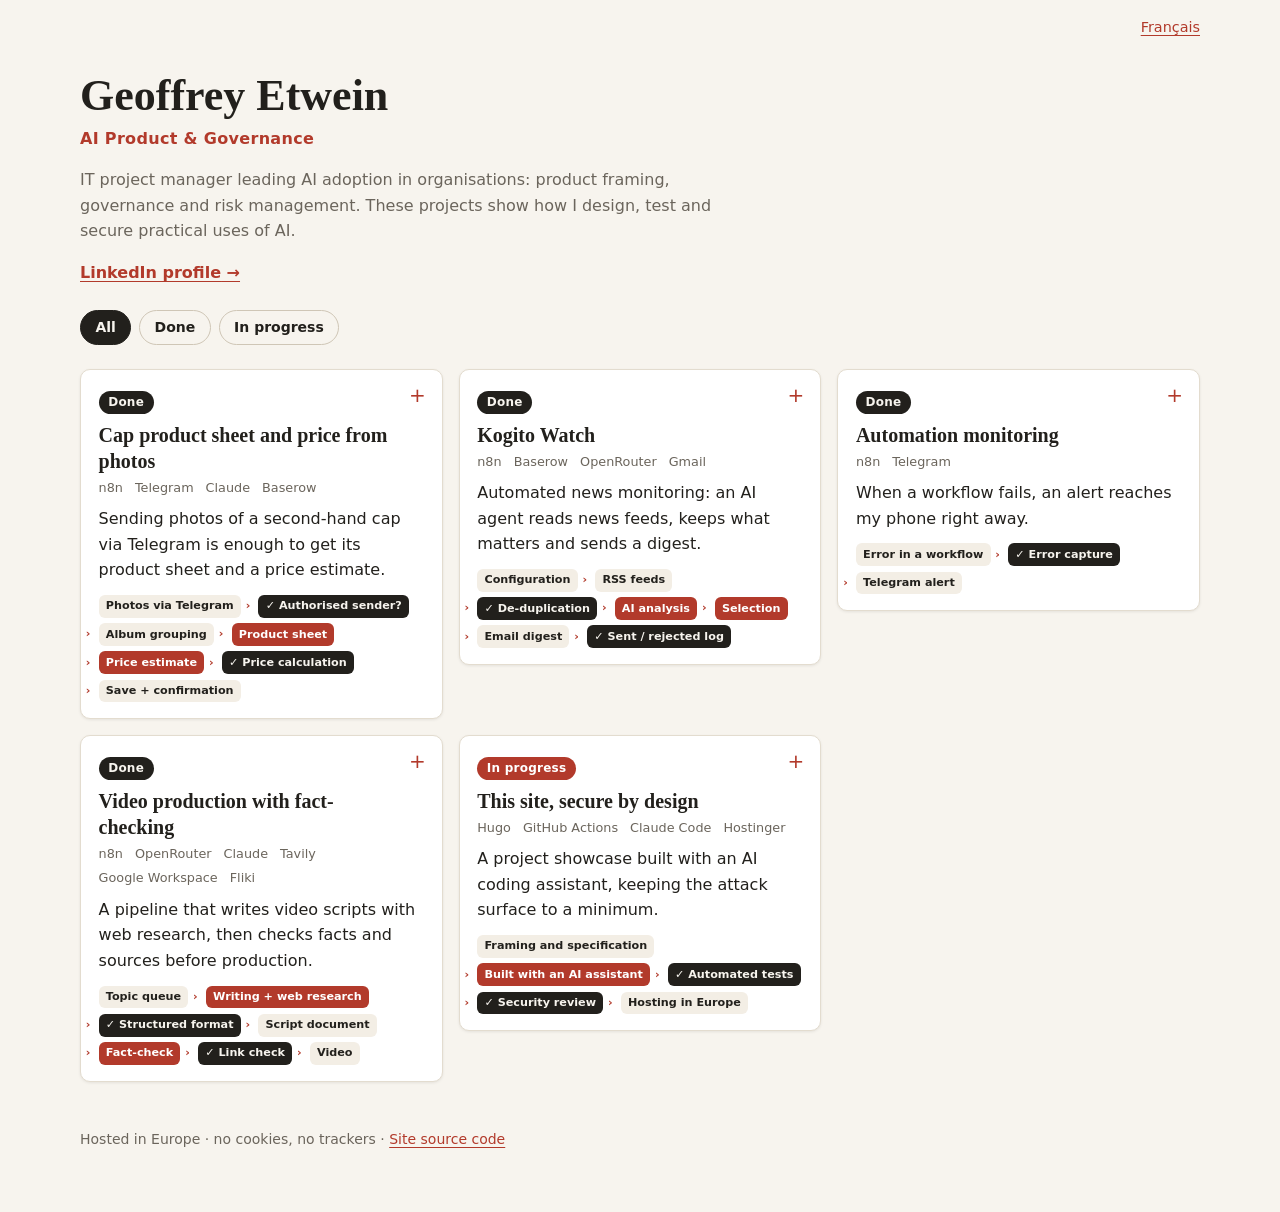
==== en/index.html @ 40e13b7a "Publication de 9a8e6d4" ====
<!doctype html>
<html lang="en">
<head>
  <meta charset="utf-8">
  <meta name="viewport" content="width=device-width, initial-scale=1">
  <title>Geoffrey Etwein · AI Product &amp; Governance</title>
  <meta name="description" content="IT project manager leading AI adoption in organisations: product framing, governance and risk management. These projects show how I design, test and secure practical uses of AI.">
  <meta name="referrer" content="strict-origin-when-cross-origin">
  <link rel="stylesheet" href="/css/site.css">
  <link rel="alternate" hreflang="fr" href="/fr/">
  <link rel="alternate" hreflang="en" href="/en/">
	<meta name="generator" content="Hugo 0.168.0">
</head>
<body>
  <nav class="langue">
    <a href="/fr/" hreflang="fr" lang="fr">Français</a>
  </nav>
  <header class="entete">
  <h1>Geoffrey Etwein</h1>
  <p class="entete__titre">AI Product &amp; Governance</p>
  <p class="entete__texte">IT project manager leading AI adoption in organisations: product framing, governance and risk management. These projects show how I design, test and secure practical uses of AI.</p>
  <a class="entete__lien" href="https://www.linkedin.com/in/geoffrey-etwein/" rel="noopener noreferrer me">LinkedIn profile</a>
</header>
<main>
  <input type="radio" name="filtre" id="f-tous" class="filtre__choix" checked>
<input type="radio" name="filtre" id="f-realise" class="filtre__choix">
<input type="radio" name="filtre" id="f-en-cours" class="filtre__choix">
<div class="filtre" role="group" aria-label="Filter by status">
  <label for="f-tous">All</label>
  <label for="f-realise">Done</label>
  <label for="f-en-cours">In progress</label>
</div>

  <section class="grille">
    <details class="tuile" data-statut="realise">
  <summary class="tuile__resume-bloc">
    <span class="badge badge--realise">Done</span>
    <h2 class="tuile__titre">Cap product sheet and price from photos</h2>
    <ul class="outils"><li>n8n</li><li>Telegram</li><li>Claude</li><li>Baserow</li></ul>
    <p class="tuile__resume">Sending photos of a second-hand cap via Telegram is enough to get its product sheet and a price estimate.</p>
    <ol class="schema schema--compact" aria-hidden="true">
  <li class="etape etape--normal">Photos via Telegram</li>
  <li class="etape etape--controle">✓ Authorised sender?</li>
  <li class="etape etape--normal">Album grouping</li>
  <li class="etape etape--ia">Product sheet</li>
  <li class="etape etape--ia">Price estimate</li>
  <li class="etape etape--controle">✓ Price calculation</li>
  <li class="etape etape--normal">Save &#43; confirmation</li>
</ol>

  </summary>
  <div class="tuile__corps">
    <ol class="schema" aria-label="Project steps">
  <li class="etape etape--normal">Photos via Telegram</li>
  <li class="etape etape--controle">✓ Authorised sender?</li>
  <li class="etape etape--normal">Album grouping</li>
  <li class="etape etape--ia">Product sheet</li>
  <li class="etape etape--ia">Price estimate</li>
  <li class="etape etape--controle">✓ Price calculation</li>
  <li class="etape etape--normal">Save &#43; confirmation</li>
</ol>

    <section class="bloc bloc--probleme">
      <h3>Problem</h3>
      <p>For a second-hand seller, writing every product sheet and setting a price is slow and repetitive.</p>
    </section>
    <section class="bloc bloc--solution">
      <h3>Solution</h3>
      <p>The seller sends photos of an item via Telegram. The workflow waits until the whole album has arrived, then an AI model writes the product sheet and suggests an estimate. Final prices are computed by fixed rules, the sheet is saved to a database with an internal code, and a confirmation is sent back to the seller.</p>
    </section>
    <section class="bloc bloc--risques">
      <h3>Risks &amp; safeguards</h3>
      <ul>
<li><strong>Unauthorised access</strong> → only authorised senders can trigger the workflow.</li>
<li><strong>Unrealistic AI price</strong> → the AI estimates, but the final price is computed by deterministic rules.</li>
<li><strong>Unnoticed error</strong> → the seller receives a confirmation and stays in control of the listing.</li>
<li><strong>Leftover data</strong> → temporary album data is deleted after processing.</li>
</ul>
    </section>
    <section class="bloc bloc--resultat">
      <h3>Outcome</h3>
      <p>Creating a product sheet goes from a manual task to simply sending photos, with a human validating.</p>
    </section>
    <section class="bloc bloc--lecons">
      <h3>Lessons learned</h3>
      <p>AI is excellent at describing, less reliable at pricing: combining it with explicit rules gets the best of both.</p>
    </section>
  </div>
</details>

    <details class="tuile" data-statut="realise">
  <summary class="tuile__resume-bloc">
    <span class="badge badge--realise">Done</span>
    <h2 class="tuile__titre">Kogito Watch</h2>
    <ul class="outils"><li>n8n</li><li>Baserow</li><li>OpenRouter</li><li>Gmail</li></ul>
    <p class="tuile__resume">Automated news monitoring: an AI agent reads news feeds, keeps what matters and sends a digest.</p>
    <ol class="schema schema--compact" aria-hidden="true">
  <li class="etape etape--normal">Configuration</li>
  <li class="etape etape--normal">RSS feeds</li>
  <li class="etape etape--controle">✓ De-duplication</li>
  <li class="etape etape--ia">AI analysis</li>
  <li class="etape etape--ia">Selection</li>
  <li class="etape etape--normal">Email digest</li>
  <li class="etape etape--controle">✓ Sent / rejected log</li>
</ol>

  </summary>
  <div class="tuile__corps">
    <ol class="schema" aria-label="Project steps">
  <li class="etape etape--normal">Configuration</li>
  <li class="etape etape--normal">RSS feeds</li>
  <li class="etape etape--controle">✓ De-duplication</li>
  <li class="etape etape--ia">AI analysis</li>
  <li class="etape etape--ia">Selection</li>
  <li class="etape etape--normal">Email digest</li>
  <li class="etape etape--controle">✓ Sent / rejected log</li>
</ol>

    <section class="bloc bloc--probleme">
      <h3>Problem</h3>
      <p>Following news from many sources takes time, and most articles are not relevant.</p>
    </section>
    <section class="bloc bloc--solution">
      <h3>Solution</h3>
      <p>A scheduled workflow reads the sources listed in a Baserow database, drops articles already processed, then asks a language model to analyse each article and decide whether it is worth reading. Selected articles are grouped into a digest emailed to the configured recipients.</p>
    </section>
    <section class="bloc bloc--risques">
      <h3>Risks &amp; safeguards</h3>
      <ul>
<li><strong>AI misjudging relevance</strong> → every rejected article is logged with the decision, so the AI&rsquo;s choices can be reviewed afterwards.</li>
<li><strong>Duplicates</strong> → articles already sent are stored and filtered out before analysis.</li>
<li><strong>Ambiguous silence</strong> → an empty digest is sent when nothing is selected, so you know the run happened.</li>
<li><strong>Risky changes</strong> → sources, recipients and sending day are set in the database, without editing the workflow.</li>
</ul>
    </section>
    <section class="bloc bloc--resultat">
      <h3>Outcome</h3>
      <p>Daily monitoring that runs on its own, with a record of every AI decision.</p>
    </section>
    <section class="bloc bloc--lecons">
      <h3>Lessons learned</h3>
      <p>It took seven versions: an AI agent is tuned through short iterations on real data. Logging rejections is what makes the tool trustworthy.</p>
    </section>
  </div>
</details>

    <details class="tuile" data-statut="realise">
  <summary class="tuile__resume-bloc">
    <span class="badge badge--realise">Done</span>
    <h2 class="tuile__titre">Automation monitoring</h2>
    <ul class="outils"><li>n8n</li><li>Telegram</li></ul>
    <p class="tuile__resume">When a workflow fails, an alert reaches my phone right away.</p>
    <ol class="schema schema--compact" aria-hidden="true">
  <li class="etape etape--normal">Error in a workflow</li>
  <li class="etape etape--controle">✓ Error capture</li>
  <li class="etape etape--normal">Telegram alert</li>
</ol>

  </summary>
  <div class="tuile__corps">
    <ol class="schema" aria-label="Project steps">
  <li class="etape etape--normal">Error in a workflow</li>
  <li class="etape etape--controle">✓ Error capture</li>
  <li class="etape etape--normal">Telegram alert</li>
</ol>

    <section class="bloc bloc--probleme">
      <h3>Problem</h3>
      <p>An automation that fails silently is worse than no automation: you believe the work is done.</p>
    </section>
    <section class="bloc bloc--solution">
      <h3>Solution</h3>
      <p>A dedicated error workflow is triggered by n8n as soon as a workflow linked to it fails. It immediately sends a Telegram alert with the workflow name and the error.</p>
    </section>
    <section class="bloc bloc--risques">
      <h3>Risks &amp; safeguards</h3>
      <ul>
<li><strong>Silent failure</strong> → every error in a monitored workflow produces an immediate alert.</li>
<li><strong>Blind spot</strong> → this alert does not cover an outage of n8n itself: external monitoring is still to be added.</li>
<li><strong>Slow diagnosis</strong> → the alert says which workflow failed and why.</li>
</ul>
    </section>
    <section class="bloc bloc--resultat">
      <h3>Outcome</h3>
      <p>Incidents are reported as they happen instead of being discovered by chance.</p>
    </section>
    <section class="bloc bloc--lecons">
      <h3>Lessons learned</h3>
      <p>Monitoring is not an end-of-project add-on: it is the first thing to set up before automating anything important.</p>
    </section>
  </div>
</details>

    <details class="tuile" data-statut="realise">
  <summary class="tuile__resume-bloc">
    <span class="badge badge--realise">Done</span>
    <h2 class="tuile__titre">Video production with fact-checking</h2>
    <ul class="outils"><li>n8n</li><li>OpenRouter</li><li>Claude</li><li>Tavily</li><li>Google Workspace</li><li>Fliki</li></ul>
    <p class="tuile__resume">A pipeline that writes video scripts with web research, then checks facts and sources before production.</p>
    <ol class="schema schema--compact" aria-hidden="true">
  <li class="etape etape--normal">Topic queue</li>
  <li class="etape etape--ia">Writing &#43; web research</li>
  <li class="etape etape--controle">✓ Structured format</li>
  <li class="etape etape--normal">Script document</li>
  <li class="etape etape--ia">Fact-check</li>
  <li class="etape etape--controle">✓ Link check</li>
  <li class="etape etape--normal">Video</li>
</ol>

  </summary>
  <div class="tuile__corps">
    <ol class="schema" aria-label="Project steps">
  <li class="etape etape--normal">Topic queue</li>
  <li class="etape etape--ia">Writing &#43; web research</li>
  <li class="etape etape--controle">✓ Structured format</li>
  <li class="etape etape--normal">Script document</li>
  <li class="etape etape--ia">Fact-check</li>
  <li class="etape etape--controle">✓ Link check</li>
  <li class="etape etape--normal">Video</li>
</ol>

    <section class="bloc bloc--probleme">
      <h3>Problem</h3>
      <p>Producing videos regularly for several channels takes a lot of writing, and AI-generated text can contain factual errors.</p>
    </section>
    <section class="bloc bloc--solution">
      <h3>Solution</h3>
      <p>Topics go into a queue (spreadsheet). An AI agent writes the full script using web research, in an enforced format, and saves it to a document. A second workflow reviews each script: an agent checks the claims and lists its sources, and every link is tested before the script is marked as verified.</p>
    </section>
    <section class="bloc bloc--risques">
      <h3>Risks &amp; safeguards</h3>
      <ul>
<li><strong>Hallucinations</strong> → fact-checking is separate from writing, with sources cited for every fact.</li>
<li><strong>Invented or dead sources</strong> → every cited link is tested automatically and its status recorded.</li>
<li><strong>Unusable output</strong> → the AI&rsquo;s answer must follow a structured format; on failure, an alert is sent.</li>
<li><strong>Lost tracking</strong> → every topic carries a status (to do, in progress, done, verified).</li>
</ul>
    </section>
    <section class="bloc bloc--resultat">
      <h3>Outcome</h3>
      <p>A production pipeline where each script is written, tracked and verified before it becomes a video.</p>
    </section>
    <section class="bloc bloc--lecons">
      <h3>Lessons learned</h3>
      <p>The first version had 26 nodes and was fragile; the simplified 17-node version is easier to maintain. Splitting &ldquo;write&rdquo; and &ldquo;verify&rdquo; into two separate agents is a principle I would reuse everywhere.</p>
    </section>
  </div>
</details>

    <details class="tuile" data-statut="en-cours">
  <summary class="tuile__resume-bloc">
    <span class="badge badge--en-cours">In progress</span>
    <h2 class="tuile__titre">This site, secure by design</h2>
    <ul class="outils"><li>Hugo</li><li>GitHub Actions</li><li>Claude Code</li><li>Hostinger</li></ul>
    <p class="tuile__resume">A project showcase built with an AI coding assistant, keeping the attack surface to a minimum.</p>
    <ol class="schema schema--compact" aria-hidden="true">
  <li class="etape etape--normal">Framing and specification</li>
  <li class="etape etape--ia">Built with an AI assistant</li>
  <li class="etape etape--controle">✓ Automated tests</li>
  <li class="etape etape--controle">✓ Security review</li>
  <li class="etape etape--normal">Hosting in Europe</li>
</ol>

  </summary>
  <div class="tuile__corps">
    <ol class="schema" aria-label="Project steps">
  <li class="etape etape--normal">Framing and specification</li>
  <li class="etape etape--ia">Built with an AI assistant</li>
  <li class="etape etape--controle">✓ Automated tests</li>
  <li class="etape etape--controle">✓ Security review</li>
  <li class="etape etape--normal">Hosting in Europe</li>
</ol>

    <section class="bloc bloc--probleme">
      <h3>Problem</h3>
      <p>Showing my projects to recruiters without the showcase itself becoming a risk, at a time when AI-related and software supply-chain breaches are multiplying.</p>
    </section>
    <section class="bloc bloc--solution">
      <h3>Solution</h3>
      <p>A bilingual static site generated by Hugo: each project is a plain text file, checked automatically before publishing. The site is designed and built with an AI coding assistant, framed by a specification, tests and a security review.</p>
    </section>
    <section class="bloc bloc--risques">
      <h3>Risks &amp; safeguards</h3>
      <ul>
<li><strong>Software supply chain</strong> → a single build tool with no npm dependencies; pinned versions verified by checksum.</li>
<li><strong>Code injection (XSS)</strong> → no JavaScript, and a security policy (CSP) that forbids any script.</li>
<li><strong>Data exposure</strong> → no forms, cookies or trackers; no internal data published, backed by an automated check.</li>
<li><strong>AI-written code</strong> → every step is tested before it is accepted, then the whole is reviewed.</li>
</ul>
    </section>
    <section class="bloc bloc--resultat">
      <h3>Outcome</h3>
      <p>Site finished and tested locally; European hosting coming next.</p>
    </section>
  </div>
</details>

  </section>
</main>
<footer class="pied">
  <p>Hosted in Europe · no cookies, no trackers · <a href="https://github.com/Djoff/portfolio-ia" rel="noopener noreferrer">Site source code</a></p>
</footer>

</body>
</html>
---- css/site.css ----
/* Portfolio IA — style « éditorial suisse ».
   Aucune police téléchargée, aucune ressource externe (voir la CSP dans .htaccess). */

:root {
  --fond: #f7f4ee;
  --texte: #22201c;
  --texte-doux: #6b655c;
  --accent: #b23a2b;
  --sur-accent: #ffffff;
  --tuile: #ffffff;
  --etape: #f3eee5;
  --controle: #22201c;
  --sur-controle: #f7f4ee;
  --bordure: #e3dccf;
  --pointilles: #cfc6b6;
  --encadre: #faf6f0;
  --ombre: 0 1px 3px rgba(0, 0, 0, 0.08);

  --serif: Georgia, "Times New Roman", serif;
  --sans: system-ui, -apple-system, "Segoe UI", Roboto, sans-serif;

  color-scheme: light dark;
}

@media (prefers-color-scheme: dark) {
  :root {
    --fond: #1c1a17;
    --texte: #ece6db;
    --texte-doux: #b3ab9e;
    --accent: #e07a62;
    --sur-accent: #1c1a17;
    --tuile: #24211d;
    --etape: #2f2b25;
    --controle: #ece6db;
    --sur-controle: #1c1a17;
    --bordure: #3a352e;
    --pointilles: #4a443b;
    --encadre: #2a2621;
    --ombre: none;
  }
}

*,
*::before,
*::after {
  box-sizing: border-box;
}

body {
  margin: 0;
  background: var(--fond);
  color: var(--texte);
  font-family: var(--sans);
  font-size: 1rem;
  line-height: 1.6;
  -webkit-text-size-adjust: 100%;
}

a {
  color: var(--accent);
  text-underline-offset: 0.2em;
}

:focus-visible {
  outline: 3px solid var(--accent);
  outline-offset: 3px;
  border-radius: 4px;
}

/* ---------- Mise en page ---------- */

.langue,
.entete,
main,
.pied {
  max-width: 72rem;
  margin-inline: auto;
  padding-inline: 1rem;
}

.langue {
  display: flex;
  justify-content: flex-end;
  padding-top: 1rem;
  font-size: 0.9rem;
}

.entete {
  padding-block: 2rem 1.5rem;
}

.entete h1 {
  font-family: var(--serif);
  font-weight: 600;
  font-size: clamp(2rem, 6vw, 2.75rem);
  line-height: 1.15;
  margin: 0;
}

.entete__titre {
  margin: 0.25rem 0 0;
  color: var(--accent);
  font-weight: 600;
  letter-spacing: 0.02em;
}

.entete__texte {
  max-width: 40rem;
  margin: 1rem 0;
  color: var(--texte-doux);
}

.entete__lien {
  font-weight: 600;
}

.entete__lien::after {
  content: " →";
}

.pied {
  padding-block: 2rem 3rem;
  color: var(--texte-doux);
  font-size: 0.875rem;
}

/* ---------- Filtre (CSS pur) ---------- */

.filtre__choix {
  position: absolute;
  width: 1px;
  height: 1px;
  overflow: hidden;
  clip-path: inset(50%);
  white-space: nowrap;
}

.filtre {
  display: flex;
  flex-wrap: wrap;
  gap: 0.5rem;
  margin-bottom: 1.5rem;
}

.filtre label {
  cursor: pointer;
  padding: 0.35rem 0.9rem;
  border: 1px solid var(--pointilles);
  border-radius: 999px;
  font-size: 0.875rem;
  font-weight: 600;
}

#f-tous:checked ~ .filtre label[for="f-tous"],
#f-realise:checked ~ .filtre label[for="f-realise"],
#f-en-cours:checked ~ .filtre label[for="f-en-cours"],
#f-a-venir:checked ~ .filtre label[for="f-a-venir"] {
  background: var(--texte);
  border-color: var(--texte);
  color: var(--fond);
}

#f-tous:focus-visible ~ .filtre label[for="f-tous"],
#f-realise:focus-visible ~ .filtre label[for="f-realise"],
#f-en-cours:focus-visible ~ .filtre label[for="f-en-cours"],
#f-a-venir:focus-visible ~ .filtre label[for="f-a-venir"] {
  outline: 3px solid var(--accent);
  outline-offset: 3px;
}

#f-realise:checked ~ .grille .tuile:not([data-statut="realise"]),
#f-en-cours:checked ~ .grille .tuile:not([data-statut="en-cours"]),
#f-a-venir:checked ~ .grille .tuile:not([data-statut="a-venir"]) {
  display: none;
}

/* ---------- Grille et tuiles ---------- */

.grille {
  display: grid;
  grid-template-columns: repeat(auto-fill, minmax(min(18rem, 100%), 1fr));
  gap: 1rem;
  align-items: start;
}

.tuile {
  background: var(--tuile);
  border: 1px solid var(--bordure);
  border-radius: 10px;
  box-shadow: var(--ombre);
  min-width: 0;
}

.tuile[open] {
  grid-column: 1 / -1;
}

.tuile[data-statut="a-venir"] {
  background: transparent;
  border-style: dashed;
  border-color: var(--pointilles);
  box-shadow: none;
}

.tuile summary {
  display: block;
  list-style: none;
  cursor: pointer;
  padding: 1.1rem 1.1rem 1rem;
  position: relative;
}

.tuile summary::-webkit-details-marker {
  display: none;
}

.tuile summary::after {
  content: "+";
  position: absolute;
  top: 0.9rem;
  right: 1rem;
  font-size: 1.25rem;
  line-height: 1;
  color: var(--accent);
}

.tuile[open] summary::after {
  content: "−";
}

.tuile[open] .schema--compact {
  display: none;
}

.tuile__titre {
  font-family: var(--serif);
  font-weight: 600;
  font-size: 1.25rem;
  line-height: 1.3;
  margin: 0.5rem 2rem 0.25rem 0;
  overflow-wrap: anywhere;
}

.tuile__resume {
  margin: 0.5rem 0 0;
}

.badge {
  display: inline-block;
  padding: 0.1rem 0.6rem;
  border-radius: 999px;
  font-size: 0.75rem;
  font-weight: 700;
  letter-spacing: 0.02em;
}

.badge--realise {
  background: var(--texte);
  color: var(--fond);
}

.badge--en-cours {
  background: var(--accent);
  color: var(--sur-accent);
}

.badge--a-venir {
  border: 1px solid var(--pointilles);
  color: var(--texte-doux);
}

.outils {
  display: flex;
  flex-wrap: wrap;
  gap: 0.25rem 0.75rem;
  list-style: none;
  margin: 0;
  padding: 0;
  font-size: 0.8rem;
  color: var(--texte-doux);
}

.tuile__corps {
  padding: 0 1.1rem 1.25rem;
  max-width: 48rem;
}

/* ---------- Schéma des étapes ---------- */

.schema {
  display: flex;
  flex-wrap: wrap;
  gap: 0.5rem 1.4rem;
  list-style: none;
  margin: 1rem 0;
  padding: 0;
}

.etape {
  position: relative;
  padding: 0.35rem 0.7rem;
  border-radius: 6px;
  background: var(--etape);
  font-size: 0.85rem;
  font-weight: 600;
  overflow-wrap: anywhere;
}

.etape + .etape::before {
  content: "›";
  position: absolute;
  left: -1rem;
  top: 50%;
  transform: translateY(-50%);
  color: var(--accent);
  font-weight: 700;
}

.etape--ia {
  background: var(--accent);
  color: var(--sur-accent);
}

.etape--controle {
  background: var(--controle);
  color: var(--sur-controle);
}

.schema--compact {
  gap: 0.35rem 1.1rem;
  margin: 0.75rem 0 0;
}

.schema--compact .etape {
  padding: 0.15rem 0.45rem;
  font-size: 0.7rem;
}

.schema--compact .etape + .etape::before {
  left: -0.8rem;
}

/* ---------- Sections du détail ---------- */

.bloc {
  margin-top: 1rem;
}

.bloc h3 {
  margin: 0 0 0.25rem;
  font-size: 0.75rem;
  letter-spacing: 0.08em;
  text-transform: uppercase;
  color: var(--accent);
}

.bloc p {
  margin: 0 0 0.5rem;
}

.bloc--risques {
  border-left: 3px solid var(--accent);
  background: var(--encadre);
  padding: 0.6rem 0.9rem;
  border-radius: 0 6px 6px 0;
}

@media (prefers-reduced-motion: reduce) {
  *,
  *::before,
  *::after {
    transition: none !important;
    animation: none !important;
    scroll-behavior: auto !important;
  }
}
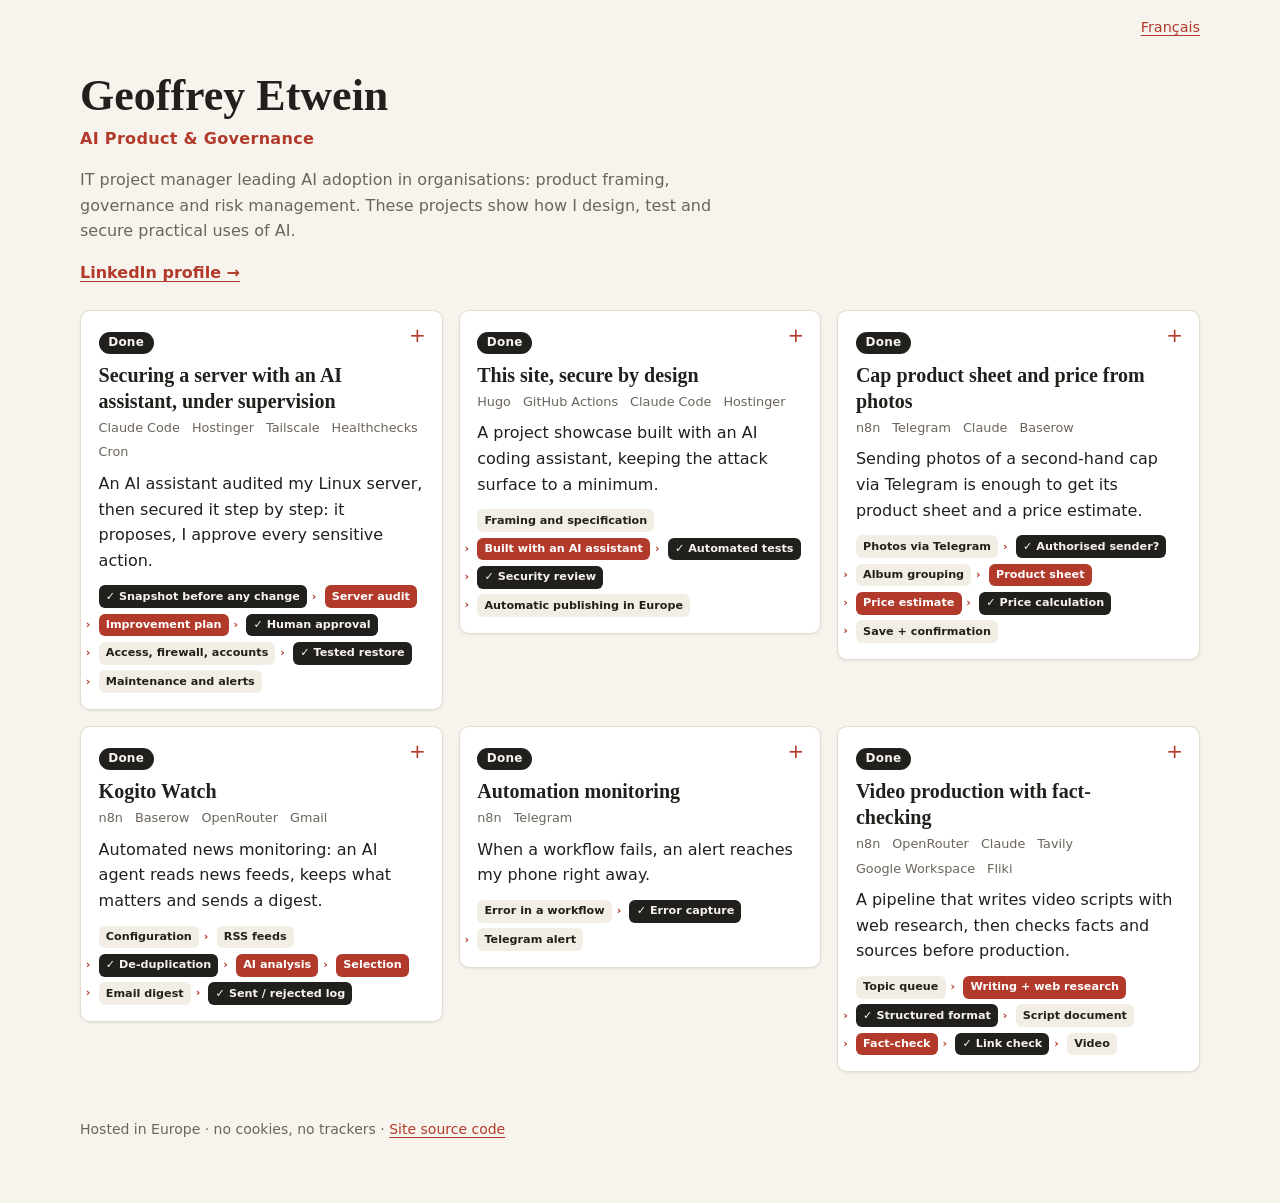
==== commit 087fa9e2: "Publication de 01f15c4" ====
--- a/en/index.html
+++ b/en/index.html
@@ -22,16 +22,120 @@
   <a class="entete__lien" href="https://www.linkedin.com/in/geoffrey-etwein/" rel="noopener noreferrer me">LinkedIn profile</a>
 </header>
 <main>
-  <input type="radio" name="filtre" id="f-tous" class="filtre__choix" checked>
-<input type="radio" name="filtre" id="f-realise" class="filtre__choix">
-<input type="radio" name="filtre" id="f-en-cours" class="filtre__choix">
-<div class="filtre" role="group" aria-label="Filter by status">
-  <label for="f-tous">All</label>
-  <label for="f-realise">Done</label>
-  <label for="f-en-cours">In progress</label>
-</div>
-
   <section class="grille">
+    <details class="tuile" data-statut="realise">
+  <summary class="tuile__resume-bloc">
+    <span class="badge badge--realise">Done</span>
+    <h2 class="tuile__titre">Securing a server with an AI assistant, under supervision</h2>
+    <ul class="outils"><li>Claude Code</li><li>Hostinger</li><li>Tailscale</li><li>Healthchecks</li><li>Cron</li></ul>
+    <p class="tuile__resume">An AI assistant audited my Linux server, then secured it step by step: it proposes, I approve every sensitive action.</p>
+    <ol class="schema schema--compact" aria-hidden="true">
+  <li class="etape etape--controle">✓ Snapshot before any change</li>
+  <li class="etape etape--ia">Server audit</li>
+  <li class="etape etape--ia">Improvement plan</li>
+  <li class="etape etape--controle">✓ Human approval</li>
+  <li class="etape etape--normal">Access, firewall, accounts</li>
+  <li class="etape etape--controle">✓ Tested restore</li>
+  <li class="etape etape--normal">Maintenance and alerts</li>
+</ol>
+
+  </summary>
+  <div class="tuile__corps">
+    <ol class="schema" aria-label="Project steps">
+  <li class="etape etape--controle">✓ Snapshot before any change</li>
+  <li class="etape etape--ia">Server audit</li>
+  <li class="etape etape--ia">Improvement plan</li>
+  <li class="etape etape--controle">✓ Human approval</li>
+  <li class="etape etape--normal">Access, firewall, accounts</li>
+  <li class="etape etape--controle">✓ Tested restore</li>
+  <li class="etape etape--normal">Maintenance and alerts</li>
+</ol>
+
+    <section class="bloc bloc--probleme">
+      <h3>Problem</h3>
+      <p>My server hosts my automations (n8n, Baserow), but I have little experience with Linux administration and security best practices. The audit confirmed it: admin access open to the whole Internet, password logins accepted, an inactive firewall, two administrator accounts and 62 pending updates.</p>
+    </section>
+    <section class="bloc bloc--solution">
+      <h3>Solution</h3>
+      <p>An AI coding assistant took over the server under my supervision. It first ran a read-only audit, then proposed an improvement plan, applied step by step after my approval:</p>
+<ul>
+<li>admin access only through a private network, with a key and no password; repeated attempts are blocked automatically;</li>
+<li>an active firewall: only web traffic and the private network get through;</li>
+<li>a single administrator account, with the original account disabled;</li>
+<li>off-site backups checked every week, and a restore actually tested;</li>
+<li>updates installed automatically every 15 days, with an alert if a task fails or does not run.</li>
+</ul>
+    </section>
+    <section class="bloc bloc--risques">
+      <h3>Risks &amp; safeguards</h3>
+      <ul>
+<li><strong>Destructive AI action</strong> → the AI proposes and I approve every critical step; a full server snapshot is taken before any change.</li>
+<li><strong>Losing access to the server</strong> → every new access path is tested before the old one is closed; emergency access remains possible through the host&rsquo;s console.</li>
+<li><strong>Secret leakage</strong> → no password or key is ever given to the AI: I type them myself in the terminal.</li>
+<li><strong>Service outage</strong> → scripts stop at the slightest doubt, without changing anything; n8n and Baserow are checked after every step.</li>
+<li><strong>False sense of security</strong> → a backup only counts as reliable after a real restore; an alert fires if an automated task fails or goes silent.</li>
+</ul>
+    </section>
+    <section class="bloc bloc--resultat">
+      <h3>Outcome</h3>
+      <p>In a single session, the server went from exposed to hardened, with no noticeable service interruption. It now keeps itself up to date, and I am warned if something goes wrong.</p>
+    </section>
+    <section class="bloc bloc--lecons">
+      <h3>Lessons learned</h3>
+      <p>AI can make up for missing technical skills, as long as I keep the decision. By approving each step, I also understood what was being done, and why.</p>
+    </section>
+  </div>
+</details>
+
+    <details class="tuile" data-statut="realise">
+  <summary class="tuile__resume-bloc">
+    <span class="badge badge--realise">Done</span>
+    <h2 class="tuile__titre">This site, secure by design</h2>
+    <ul class="outils"><li>Hugo</li><li>GitHub Actions</li><li>Claude Code</li><li>Hostinger</li></ul>
+    <p class="tuile__resume">A project showcase built with an AI coding assistant, keeping the attack surface to a minimum.</p>
+    <ol class="schema schema--compact" aria-hidden="true">
+  <li class="etape etape--normal">Framing and specification</li>
+  <li class="etape etape--ia">Built with an AI assistant</li>
+  <li class="etape etape--controle">✓ Automated tests</li>
+  <li class="etape etape--controle">✓ Security review</li>
+  <li class="etape etape--normal">Automatic publishing in Europe</li>
+</ol>
+
+  </summary>
+  <div class="tuile__corps">
+    <ol class="schema" aria-label="Project steps">
+  <li class="etape etape--normal">Framing and specification</li>
+  <li class="etape etape--ia">Built with an AI assistant</li>
+  <li class="etape etape--controle">✓ Automated tests</li>
+  <li class="etape etape--controle">✓ Security review</li>
+  <li class="etape etape--normal">Automatic publishing in Europe</li>
+</ol>
+
+    <section class="bloc bloc--probleme">
+      <h3>Problem</h3>
+      <p>Showing my projects to recruiters without the showcase itself becoming a risk, at a time when AI-related and software supply-chain breaches are multiplying.</p>
+    </section>
+    <section class="bloc bloc--solution">
+      <h3>Solution</h3>
+      <p>A bilingual static site generated by Hugo: each project is a plain text file, checked automatically before publishing. The site is designed and built with an AI coding assistant, framed by a specification, tests and a security review. Publishing is automatic: every change is tested, then put online with no manual step.</p>
+    </section>
+    <section class="bloc bloc--risques">
+      <h3>Risks &amp; safeguards</h3>
+      <ul>
+<li><strong>Software supply chain</strong> → a single build tool with no npm dependencies; pinned versions verified by checksum.</li>
+<li><strong>Code injection (XSS)</strong> → no JavaScript, and a security policy (CSP) that forbids any script.</li>
+<li><strong>Data exposure</strong> → no forms, cookies or trackers; no internal data published, backed by an automated check.</li>
+<li><strong>AI-written code</strong> → every step is tested before it is accepted, then the whole is reviewed.</li>
+<li><strong>Publishing a broken version</strong> → publishing only happens when every test passes; otherwise the previous version stays online. The host reads the published site, with no write access to the code.</li>
+</ul>
+    </section>
+    <section class="bloc bloc--resultat">
+      <h3>Outcome</h3>
+      <p>Site live, rated A+ by securityheaders.com and Mozilla Observatory. Adding a project means adding a text file: it is online one or two minutes later.</p>
+    </section>
+  </div>
+</details>
+
     <details class="tuile" data-statut="realise">
   <summary class="tuile__resume-bloc">
     <span class="badge badge--realise">Done</span>
@@ -247,54 +351,6 @@
   </div>
 </details>
 
-    <details class="tuile" data-statut="en-cours">
-  <summary class="tuile__resume-bloc">
-    <span class="badge badge--en-cours">In progress</span>
-    <h2 class="tuile__titre">This site, secure by design</h2>
-    <ul class="outils"><li>Hugo</li><li>GitHub Actions</li><li>Claude Code</li><li>Hostinger</li></ul>
-    <p class="tuile__resume">A project showcase built with an AI coding assistant, keeping the attack surface to a minimum.</p>
-    <ol class="schema schema--compact" aria-hidden="true">
-  <li class="etape etape--normal">Framing and specification</li>
-  <li class="etape etape--ia">Built with an AI assistant</li>
-  <li class="etape etape--controle">✓ Automated tests</li>
-  <li class="etape etape--controle">✓ Security review</li>
-  <li class="etape etape--normal">Hosting in Europe</li>
-</ol>
-
-  </summary>
-  <div class="tuile__corps">
-    <ol class="schema" aria-label="Project steps">
-  <li class="etape etape--normal">Framing and specification</li>
-  <li class="etape etape--ia">Built with an AI assistant</li>
-  <li class="etape etape--controle">✓ Automated tests</li>
-  <li class="etape etape--controle">✓ Security review</li>
-  <li class="etape etape--normal">Hosting in Europe</li>
-</ol>
-
-    <section class="bloc bloc--probleme">
-      <h3>Problem</h3>
-      <p>Showing my projects to recruiters without the showcase itself becoming a risk, at a time when AI-related and software supply-chain breaches are multiplying.</p>
-    </section>
-    <section class="bloc bloc--solution">
-      <h3>Solution</h3>
-      <p>A bilingual static site generated by Hugo: each project is a plain text file, checked automatically before publishing. The site is designed and built with an AI coding assistant, framed by a specification, tests and a security review.</p>
-    </section>
-    <section class="bloc bloc--risques">
-      <h3>Risks &amp; safeguards</h3>
-      <ul>
-<li><strong>Software supply chain</strong> → a single build tool with no npm dependencies; pinned versions verified by checksum.</li>
-<li><strong>Code injection (XSS)</strong> → no JavaScript, and a security policy (CSP) that forbids any script.</li>
-<li><strong>Data exposure</strong> → no forms, cookies or trackers; no internal data published, backed by an automated check.</li>
-<li><strong>AI-written code</strong> → every step is tested before it is accepted, then the whole is reviewed.</li>
-</ul>
-    </section>
-    <section class="bloc bloc--resultat">
-      <h3>Outcome</h3>
-      <p>Site finished and tested locally; European hosting coming next.</p>
-    </section>
-  </div>
-</details>
-
   </section>
 </main>
 <footer class="pied">
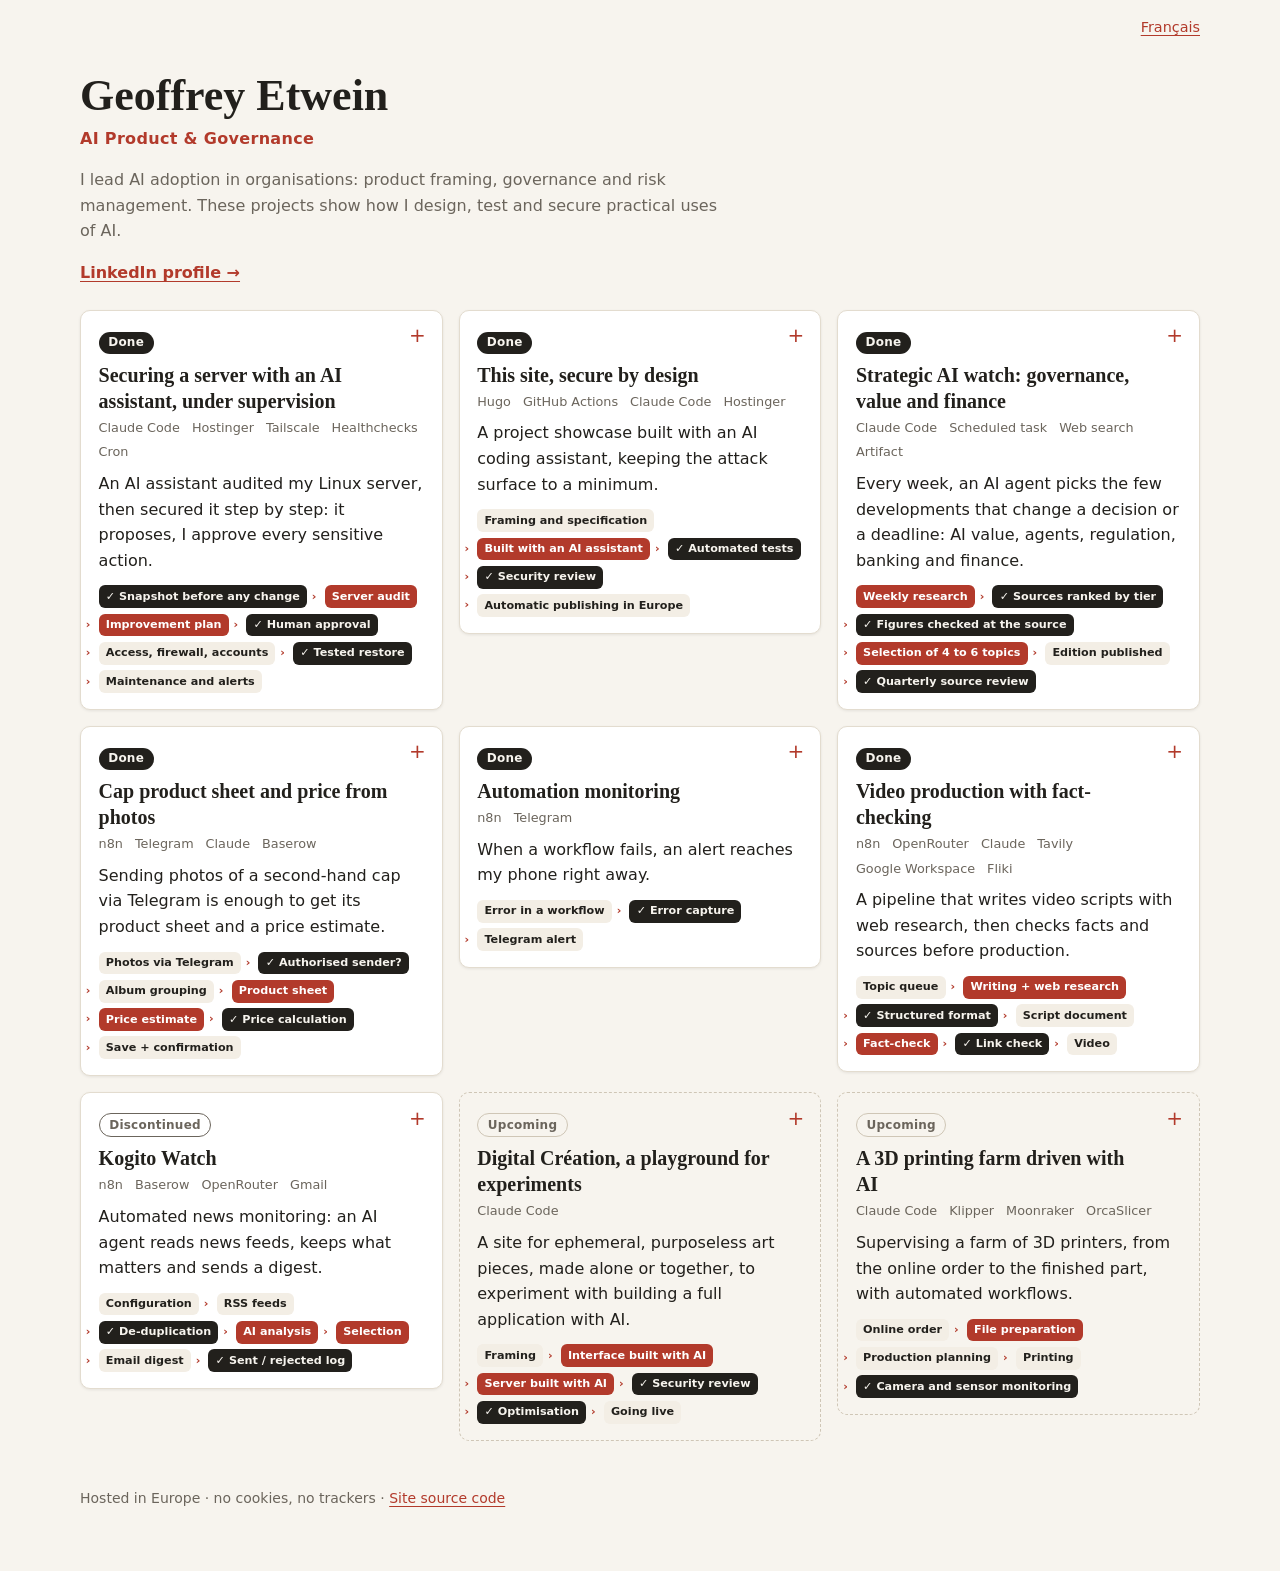
==== commit 5481eca4: "Publication de 3d59991" ====
--- a/en/index.html
+++ b/en/index.html
@@ -4,7 +4,7 @@
   <meta charset="utf-8">
   <meta name="viewport" content="width=device-width, initial-scale=1">
   <title>Geoffrey Etwein · AI Product &amp; Governance</title>
-  <meta name="description" content="IT project manager leading AI adoption in organisations: product framing, governance and risk management. These projects show how I design, test and secure practical uses of AI.">
+  <meta name="description" content="I lead AI adoption in organisations: product framing, governance and risk management. These projects show how I design, test and secure practical uses of AI.">
   <meta name="referrer" content="strict-origin-when-cross-origin">
   <link rel="stylesheet" href="/css/site.css">
   <link rel="alternate" hreflang="fr" href="/fr/">
@@ -18,7 +18,7 @@
   <header class="entete">
   <h1>Geoffrey Etwein</h1>
   <p class="entete__titre">AI Product &amp; Governance</p>
-  <p class="entete__texte">IT project manager leading AI adoption in organisations: product framing, governance and risk management. These projects show how I design, test and secure practical uses of AI.</p>
+  <p class="entete__texte">I lead AI adoption in organisations: product framing, governance and risk management. These projects show how I design, test and secure practical uses of AI.</p>
   <a class="entete__lien" href="https://www.linkedin.com/in/geoffrey-etwein/" rel="noopener noreferrer me">LinkedIn profile</a>
 </header>
 <main>
@@ -139,6 +139,57 @@
     <details class="tuile" data-statut="realise">
   <summary class="tuile__resume-bloc">
     <span class="badge badge--realise">Done</span>
+    <h2 class="tuile__titre">Strategic AI watch: governance, value and finance</h2>
+    <ul class="outils"><li>Claude Code</li><li>Scheduled task</li><li>Web search</li><li>Artifact</li></ul>
+    <p class="tuile__resume">Every week, an AI agent picks the few developments that change a decision or a deadline: AI value, agents, regulation, banking and finance.</p>
+    <ol class="schema schema--compact" aria-hidden="true">
+  <li class="etape etape--ia">Weekly research</li>
+  <li class="etape etape--controle">✓ Sources ranked by tier</li>
+  <li class="etape etape--controle">✓ Figures checked at the source</li>
+  <li class="etape etape--ia">Selection of 4 to 6 topics</li>
+  <li class="etape etape--normal">Edition published</li>
+  <li class="etape etape--controle">✓ Quarterly source review</li>
+</ol>
+
+  </summary>
+  <div class="tuile__corps">
+    <ol class="schema" aria-label="Project steps">
+  <li class="etape etape--ia">Weekly research</li>
+  <li class="etape etape--controle">✓ Sources ranked by tier</li>
+  <li class="etape etape--controle">✓ Figures checked at the source</li>
+  <li class="etape etape--ia">Selection of 4 to 6 topics</li>
+  <li class="etape etape--normal">Edition published</li>
+  <li class="etape etape--controle">✓ Quarterly source review</li>
+</ol>
+
+    <section class="bloc bloc--probleme">
+      <h3>Problem</h3>
+      <p>Specialised newsletters cover product launches and technology, not what matters for steering AI in an organisation: real value, agents, regulation (AI Act, Switzerland, financial regulators). Reliable sources are scattered, and figures often circulate with no verifiable origin.</p>
+    </section>
+    <section class="bloc bloc--solution">
+      <h3>Solution</h3>
+      <p>Every Sunday, a scheduled task starts an AI agent that searches the week&rsquo;s news on four themes, including Swiss and French-language sources. It keeps 4 to 6 topics and writes, for each one, the fact and then &ldquo;what it changes&rdquo;. It then publishes a new edition on a web page, with a calendar of regulatory deadlines and a method page that documents every source.</p>
+    </section>
+    <section class="bloc bloc--risques">
+      <h3>Risks &amp; safeguards</h3>
+      <ul>
+<li><strong>Unreliable sources</strong> → four source tiers: reference, relay, watch list and candidate. Vendor surveys about their own product, commercial reports and copied articles are excluded.</li>
+<li><strong>Wrong or distorted figures</strong> → a key figure is only quoted after reading the original document, and it is used as is, never recalculated. Otherwise it is marked &ldquo;to be checked&rdquo;.</li>
+<li><strong>Agent drift</strong> → the agent never promotes or excludes a source on its own: it proposes, and I approve every quarter.</li>
+<li><strong>Ambiguous silence</strong> → a &ldquo;Nothing to report&rdquo; edition is published when no topic meets the bar: a missing edition always signals a problem.</li>
+<li><strong>Copyright</strong> → articles are paraphrased, with no long quotes.</li>
+</ul>
+    </section>
+    <section class="bloc bloc--resultat">
+      <h3>Outcome</h3>
+      <p>A new edition every week since October 2026, with an up-to-date calendar of deadlines. The method page makes every source choice traceable, and its limits are documented: some Swiss sources and some regulators&rsquo; sites remain hard to read automatically.</p>
+    </section>
+  </div>
+</details>
+
+    <details class="tuile" data-statut="realise">
+  <summary class="tuile__resume-bloc">
+    <span class="badge badge--realise">Done</span>
     <h2 class="tuile__titre">Cap product sheet and price from photos</h2>
     <ul class="outils"><li>n8n</li><li>Telegram</li><li>Claude</li><li>Baserow</li></ul>
     <p class="tuile__resume">Sending photos of a second-hand cap via Telegram is enough to get its product sheet and a price estimate.</p>
@@ -195,6 +246,109 @@
     <details class="tuile" data-statut="realise">
   <summary class="tuile__resume-bloc">
     <span class="badge badge--realise">Done</span>
+    <h2 class="tuile__titre">Automation monitoring</h2>
+    <ul class="outils"><li>n8n</li><li>Telegram</li></ul>
+    <p class="tuile__resume">When a workflow fails, an alert reaches my phone right away.</p>
+    <ol class="schema schema--compact" aria-hidden="true">
+  <li class="etape etape--normal">Error in a workflow</li>
+  <li class="etape etape--controle">✓ Error capture</li>
+  <li class="etape etape--normal">Telegram alert</li>
+</ol>
+
+  </summary>
+  <div class="tuile__corps">
+    <ol class="schema" aria-label="Project steps">
+  <li class="etape etape--normal">Error in a workflow</li>
+  <li class="etape etape--controle">✓ Error capture</li>
+  <li class="etape etape--normal">Telegram alert</li>
+</ol>
+
+    <section class="bloc bloc--probleme">
+      <h3>Problem</h3>
+      <p>An automation that fails silently is worse than no automation: you believe the work is done.</p>
+    </section>
+    <section class="bloc bloc--solution">
+      <h3>Solution</h3>
+      <p>A dedicated error workflow is triggered by n8n as soon as a workflow linked to it fails. It immediately sends a Telegram alert with the workflow name and the error.</p>
+    </section>
+    <section class="bloc bloc--risques">
+      <h3>Risks &amp; safeguards</h3>
+      <ul>
+<li><strong>Silent failure</strong> → every error in a monitored workflow produces an immediate alert.</li>
+<li><strong>Blind spot</strong> → this alert does not cover an outage of n8n itself: external monitoring is still to be added.</li>
+<li><strong>Slow diagnosis</strong> → the alert says which workflow failed and why.</li>
+</ul>
+    </section>
+    <section class="bloc bloc--resultat">
+      <h3>Outcome</h3>
+      <p>Incidents are reported as they happen instead of being discovered by chance.</p>
+    </section>
+    <section class="bloc bloc--lecons">
+      <h3>Lessons learned</h3>
+      <p>Monitoring is not an end-of-project add-on: it is the first thing to set up before automating anything important.</p>
+    </section>
+  </div>
+</details>
+
+    <details class="tuile" data-statut="realise">
+  <summary class="tuile__resume-bloc">
+    <span class="badge badge--realise">Done</span>
+    <h2 class="tuile__titre">Video production with fact-checking</h2>
+    <ul class="outils"><li>n8n</li><li>OpenRouter</li><li>Claude</li><li>Tavily</li><li>Google Workspace</li><li>Fliki</li></ul>
+    <p class="tuile__resume">A pipeline that writes video scripts with web research, then checks facts and sources before production.</p>
+    <ol class="schema schema--compact" aria-hidden="true">
+  <li class="etape etape--normal">Topic queue</li>
+  <li class="etape etape--ia">Writing &#43; web research</li>
+  <li class="etape etape--controle">✓ Structured format</li>
+  <li class="etape etape--normal">Script document</li>
+  <li class="etape etape--ia">Fact-check</li>
+  <li class="etape etape--controle">✓ Link check</li>
+  <li class="etape etape--normal">Video</li>
+</ol>
+
+  </summary>
+  <div class="tuile__corps">
+    <ol class="schema" aria-label="Project steps">
+  <li class="etape etape--normal">Topic queue</li>
+  <li class="etape etape--ia">Writing &#43; web research</li>
+  <li class="etape etape--controle">✓ Structured format</li>
+  <li class="etape etape--normal">Script document</li>
+  <li class="etape etape--ia">Fact-check</li>
+  <li class="etape etape--controle">✓ Link check</li>
+  <li class="etape etape--normal">Video</li>
+</ol>
+
+    <section class="bloc bloc--probleme">
+      <h3>Problem</h3>
+      <p>Producing videos regularly for several channels takes a lot of writing, and AI-generated text can contain factual errors.</p>
+    </section>
+    <section class="bloc bloc--solution">
+      <h3>Solution</h3>
+      <p>Topics go into a queue (spreadsheet). An AI agent writes the full script using web research, in an enforced format, and saves it to a document. A second workflow reviews each script: an agent checks the claims and lists its sources, and every link is tested before the script is marked as verified.</p>
+    </section>
+    <section class="bloc bloc--risques">
+      <h3>Risks &amp; safeguards</h3>
+      <ul>
+<li><strong>Hallucinations</strong> → fact-checking is separate from writing, with sources cited for every fact.</li>
+<li><strong>Invented or dead sources</strong> → every cited link is tested automatically and its status recorded.</li>
+<li><strong>Unusable output</strong> → the AI&rsquo;s answer must follow a structured format; on failure, an alert is sent.</li>
+<li><strong>Lost tracking</strong> → every topic carries a status (to do, in progress, done, verified).</li>
+</ul>
+    </section>
+    <section class="bloc bloc--resultat">
+      <h3>Outcome</h3>
+      <p>A production pipeline where each script is written, tracked and verified before it becomes a video.</p>
+    </section>
+    <section class="bloc bloc--lecons">
+      <h3>Lessons learned</h3>
+      <p>The first version had 26 nodes and was fragile; the simplified 17-node version is easier to maintain. Splitting &ldquo;write&rdquo; and &ldquo;verify&rdquo; into two separate agents is a principle I would reuse everywhere.</p>
+    </section>
+  </div>
+</details>
+
+    <details class="tuile" data-statut="arrete">
+  <summary class="tuile__resume-bloc">
+    <span class="badge badge--arrete">Discontinued</span>
     <h2 class="tuile__titre">Kogito Watch</h2>
     <ul class="outils"><li>n8n</li><li>Baserow</li><li>OpenRouter</li><li>Gmail</li></ul>
     <p class="tuile__resume">Automated news monitoring: an AI agent reads news feeds, keeps what matters and sends a digest.</p>
@@ -239,7 +393,7 @@
     </section>
     <section class="bloc bloc--resultat">
       <h3>Outcome</h3>
-      <p>Daily monitoring that runs on its own, with a record of every AI decision.</p>
+      <p>Daily monitoring that runs on its own, with a record of every AI decision. The workflow was later shut down because I stopped this monitoring: it remains a complete, documented example of a monitoring agent.</p>
     </section>
     <section class="bloc bloc--lecons">
       <h3>Lessons learned</h3>
@@ -248,105 +402,78 @@
   </div>
 </details>
 
-    <details class="tuile" data-statut="realise">
-  <summary class="tuile__resume-bloc">
-    <span class="badge badge--realise">Done</span>
-    <h2 class="tuile__titre">Automation monitoring</h2>
-    <ul class="outils"><li>n8n</li><li>Telegram</li></ul>
-    <p class="tuile__resume">When a workflow fails, an alert reaches my phone right away.</p>
-    <ol class="schema schema--compact" aria-hidden="true">
-  <li class="etape etape--normal">Error in a workflow</li>
-  <li class="etape etape--controle">✓ Error capture</li>
-  <li class="etape etape--normal">Telegram alert</li>
-</ol>
-
-  </summary>
-  <div class="tuile__corps">
-    <ol class="schema" aria-label="Project steps">
-  <li class="etape etape--normal">Error in a workflow</li>
-  <li class="etape etape--controle">✓ Error capture</li>
-  <li class="etape etape--normal">Telegram alert</li>
-</ol>
-
-    <section class="bloc bloc--probleme">
-      <h3>Problem</h3>
-      <p>An automation that fails silently is worse than no automation: you believe the work is done.</p>
-    </section>
-    <section class="bloc bloc--solution">
-      <h3>Solution</h3>
-      <p>A dedicated error workflow is triggered by n8n as soon as a workflow linked to it fails. It immediately sends a Telegram alert with the workflow name and the error.</p>
-    </section>
-    <section class="bloc bloc--risques">
-      <h3>Risks &amp; safeguards</h3>
-      <ul>
-<li><strong>Silent failure</strong> → every error in a monitored workflow produces an immediate alert.</li>
-<li><strong>Blind spot</strong> → this alert does not cover an outage of n8n itself: external monitoring is still to be added.</li>
-<li><strong>Slow diagnosis</strong> → the alert says which workflow failed and why.</li>
-</ul>
-    </section>
-    <section class="bloc bloc--resultat">
-      <h3>Outcome</h3>
-      <p>Incidents are reported as they happen instead of being discovered by chance.</p>
-    </section>
-    <section class="bloc bloc--lecons">
-      <h3>Lessons learned</h3>
-      <p>Monitoring is not an end-of-project add-on: it is the first thing to set up before automating anything important.</p>
-    </section>
-  </div>
-</details>
-
-    <details class="tuile" data-statut="realise">
-  <summary class="tuile__resume-bloc">
-    <span class="badge badge--realise">Done</span>
-    <h2 class="tuile__titre">Video production with fact-checking</h2>
-    <ul class="outils"><li>n8n</li><li>OpenRouter</li><li>Claude</li><li>Tavily</li><li>Google Workspace</li><li>Fliki</li></ul>
-    <p class="tuile__resume">A pipeline that writes video scripts with web research, then checks facts and sources before production.</p>
-    <ol class="schema schema--compact" aria-hidden="true">
-  <li class="etape etape--normal">Topic queue</li>
-  <li class="etape etape--ia">Writing &#43; web research</li>
-  <li class="etape etape--controle">✓ Structured format</li>
-  <li class="etape etape--normal">Script document</li>
-  <li class="etape etape--ia">Fact-check</li>
-  <li class="etape etape--controle">✓ Link check</li>
-  <li class="etape etape--normal">Video</li>
-</ol>
-
-  </summary>
-  <div class="tuile__corps">
-    <ol class="schema" aria-label="Project steps">
-  <li class="etape etape--normal">Topic queue</li>
-  <li class="etape etape--ia">Writing &#43; web research</li>
-  <li class="etape etape--controle">✓ Structured format</li>
-  <li class="etape etape--normal">Script document</li>
-  <li class="etape etape--ia">Fact-check</li>
-  <li class="etape etape--controle">✓ Link check</li>
-  <li class="etape etape--normal">Video</li>
-</ol>
-
-    <section class="bloc bloc--probleme">
-      <h3>Problem</h3>
-      <p>Producing videos regularly for several channels takes a lot of writing, and AI-generated text can contain factual errors.</p>
-    </section>
-    <section class="bloc bloc--solution">
-      <h3>Solution</h3>
-      <p>Topics go into a queue (spreadsheet). An AI agent writes the full script using web research, in an enforced format, and saves it to a document. A second workflow reviews each script: an agent checks the claims and lists its sources, and every link is tested before the script is marked as verified.</p>
-    </section>
-    <section class="bloc bloc--risques">
-      <h3>Risks &amp; safeguards</h3>
-      <ul>
-<li><strong>Hallucinations</strong> → fact-checking is separate from writing, with sources cited for every fact.</li>
-<li><strong>Invented or dead sources</strong> → every cited link is tested automatically and its status recorded.</li>
-<li><strong>Unusable output</strong> → the AI&rsquo;s answer must follow a structured format; on failure, an alert is sent.</li>
-<li><strong>Lost tracking</strong> → every topic carries a status (to do, in progress, done, verified).</li>
-</ul>
-    </section>
-    <section class="bloc bloc--resultat">
-      <h3>Outcome</h3>
-      <p>A production pipeline where each script is written, tracked and verified before it becomes a video.</p>
-    </section>
-    <section class="bloc bloc--lecons">
-      <h3>Lessons learned</h3>
-      <p>The first version had 26 nodes and was fragile; the simplified 17-node version is easier to maintain. Splitting &ldquo;write&rdquo; and &ldquo;verify&rdquo; into two separate agents is a principle I would reuse everywhere.</p>
+    <details class="tuile" data-statut="a-venir">
+  <summary class="tuile__resume-bloc">
+    <span class="badge badge--a-venir">Upcoming</span>
+    <h2 class="tuile__titre">Digital Création, a playground for experiments</h2>
+    <ul class="outils"><li>Claude Code</li></ul>
+    <p class="tuile__resume">A site for ephemeral, purposeless art pieces, made alone or together, to experiment with building a full application with AI.</p>
+    <ol class="schema schema--compact" aria-hidden="true">
+  <li class="etape etape--normal">Framing</li>
+  <li class="etape etape--ia">Interface built with AI</li>
+  <li class="etape etape--ia">Server built with AI</li>
+  <li class="etape etape--controle">✓ Security review</li>
+  <li class="etape etape--controle">✓ Optimisation</li>
+  <li class="etape etape--normal">Going live</li>
+</ol>
+
+  </summary>
+  <div class="tuile__corps">
+    <ol class="schema" aria-label="Project steps">
+  <li class="etape etape--normal">Framing</li>
+  <li class="etape etape--ia">Interface built with AI</li>
+  <li class="etape etape--ia">Server built with AI</li>
+  <li class="etape etape--controle">✓ Security review</li>
+  <li class="etape etape--controle">✓ Optimisation</li>
+  <li class="etape etape--normal">Going live</li>
+</ol>
+
+    <section class="bloc bloc--probleme">
+      <h3>Problem</h3>
+      <p>Having an AI build a full application, with an interface and a server, while keeping it secure and fast. This is far more demanding than a static site like this one: accounts, data, interactions between users.</p>
+    </section>
+    <section class="bloc bloc--solution">
+      <h3>Solution</h3>
+      <p>A site where anyone can make ephemeral art pieces, with no purpose other than the joy of creating, alone or together. The project is a playground for experiments: the application is built with Claude Code, and the other tools are still to be chosen.</p>
+    </section>
+  </div>
+</details>
+
+    <details class="tuile" data-statut="a-venir">
+  <summary class="tuile__resume-bloc">
+    <span class="badge badge--a-venir">Upcoming</span>
+    <h2 class="tuile__titre">A 3D printing farm driven with AI</h2>
+    <ul class="outils"><li>Claude Code</li><li>Klipper</li><li>Moonraker</li><li>OrcaSlicer</li></ul>
+    <p class="tuile__resume">Supervising a farm of 3D printers, from the online order to the finished part, with automated workflows.</p>
+    <ol class="schema schema--compact" aria-hidden="true">
+  <li class="etape etape--normal">Online order</li>
+  <li class="etape etape--ia">File preparation</li>
+  <li class="etape etape--normal">Production planning</li>
+  <li class="etape etape--normal">Printing</li>
+  <li class="etape etape--controle">✓ Camera and sensor monitoring</li>
+</ol>
+
+  </summary>
+  <div class="tuile__corps">
+    <ol class="schema" aria-label="Project steps">
+  <li class="etape etape--normal">Online order</li>
+  <li class="etape etape--ia">File preparation</li>
+  <li class="etape etape--normal">Production planning</li>
+  <li class="etape etape--normal">Printing</li>
+  <li class="etape etape--controle">✓ Camera and sensor monitoring</li>
+</ol>
+
+    <section class="bloc bloc--probleme">
+      <h3>Problem</h3>
+      <p>Running several 3D printers takes constant monitoring and a lot of manual work: picking up each request, preparing the files, starting the prints and checking that they go well.</p>
+    </section>
+    <section class="bloc bloc--solution">
+      <h3>Solution</h3>
+      <p>Connect online requests to production: files are prepared automatically, production is scheduled across the printers, then monitored by camera and other sensors. The system relies on open-source tools (Klipper, Moonraker, OrcaSlicer) and is built with Claude Code.</p>
+    </section>
+    <section class="bloc bloc--risques">
+      <h3>Risks &amp; safeguards</h3>
+      <p>To be defined.</p>
     </section>
   </div>
 </details>
--- a/css/site.css
+++ b/css/site.css
@@ -154,7 +154,8 @@
 #f-tous:checked ~ .filtre label[for="f-tous"],
 #f-realise:checked ~ .filtre label[for="f-realise"],
 #f-en-cours:checked ~ .filtre label[for="f-en-cours"],
-#f-a-venir:checked ~ .filtre label[for="f-a-venir"] {
+#f-a-venir:checked ~ .filtre label[for="f-a-venir"],
+#f-arrete:checked ~ .filtre label[for="f-arrete"] {
   background: var(--texte);
   border-color: var(--texte);
   color: var(--fond);
@@ -163,14 +164,16 @@
 #f-tous:focus-visible ~ .filtre label[for="f-tous"],
 #f-realise:focus-visible ~ .filtre label[for="f-realise"],
 #f-en-cours:focus-visible ~ .filtre label[for="f-en-cours"],
-#f-a-venir:focus-visible ~ .filtre label[for="f-a-venir"] {
+#f-a-venir:focus-visible ~ .filtre label[for="f-a-venir"],
+#f-arrete:focus-visible ~ .filtre label[for="f-arrete"] {
   outline: 3px solid var(--accent);
   outline-offset: 3px;
 }
 
 #f-realise:checked ~ .grille .tuile:not([data-statut="realise"]),
 #f-en-cours:checked ~ .grille .tuile:not([data-statut="en-cours"]),
-#f-a-venir:checked ~ .grille .tuile:not([data-statut="a-venir"]) {
+#f-a-venir:checked ~ .grille .tuile:not([data-statut="a-venir"]),
+#f-arrete:checked ~ .grille .tuile:not([data-statut="arrete"]) {
   display: none;
 }
 
@@ -266,6 +269,12 @@
 
 .badge--a-venir {
   border: 1px solid var(--pointilles);
+  color: var(--texte-doux);
+}
+
+/* Réalisé puis arrêté : même sobriété, trait plein. */
+.badge--arrete {
+  border: 1px solid var(--texte-doux);
   color: var(--texte-doux);
 }
 
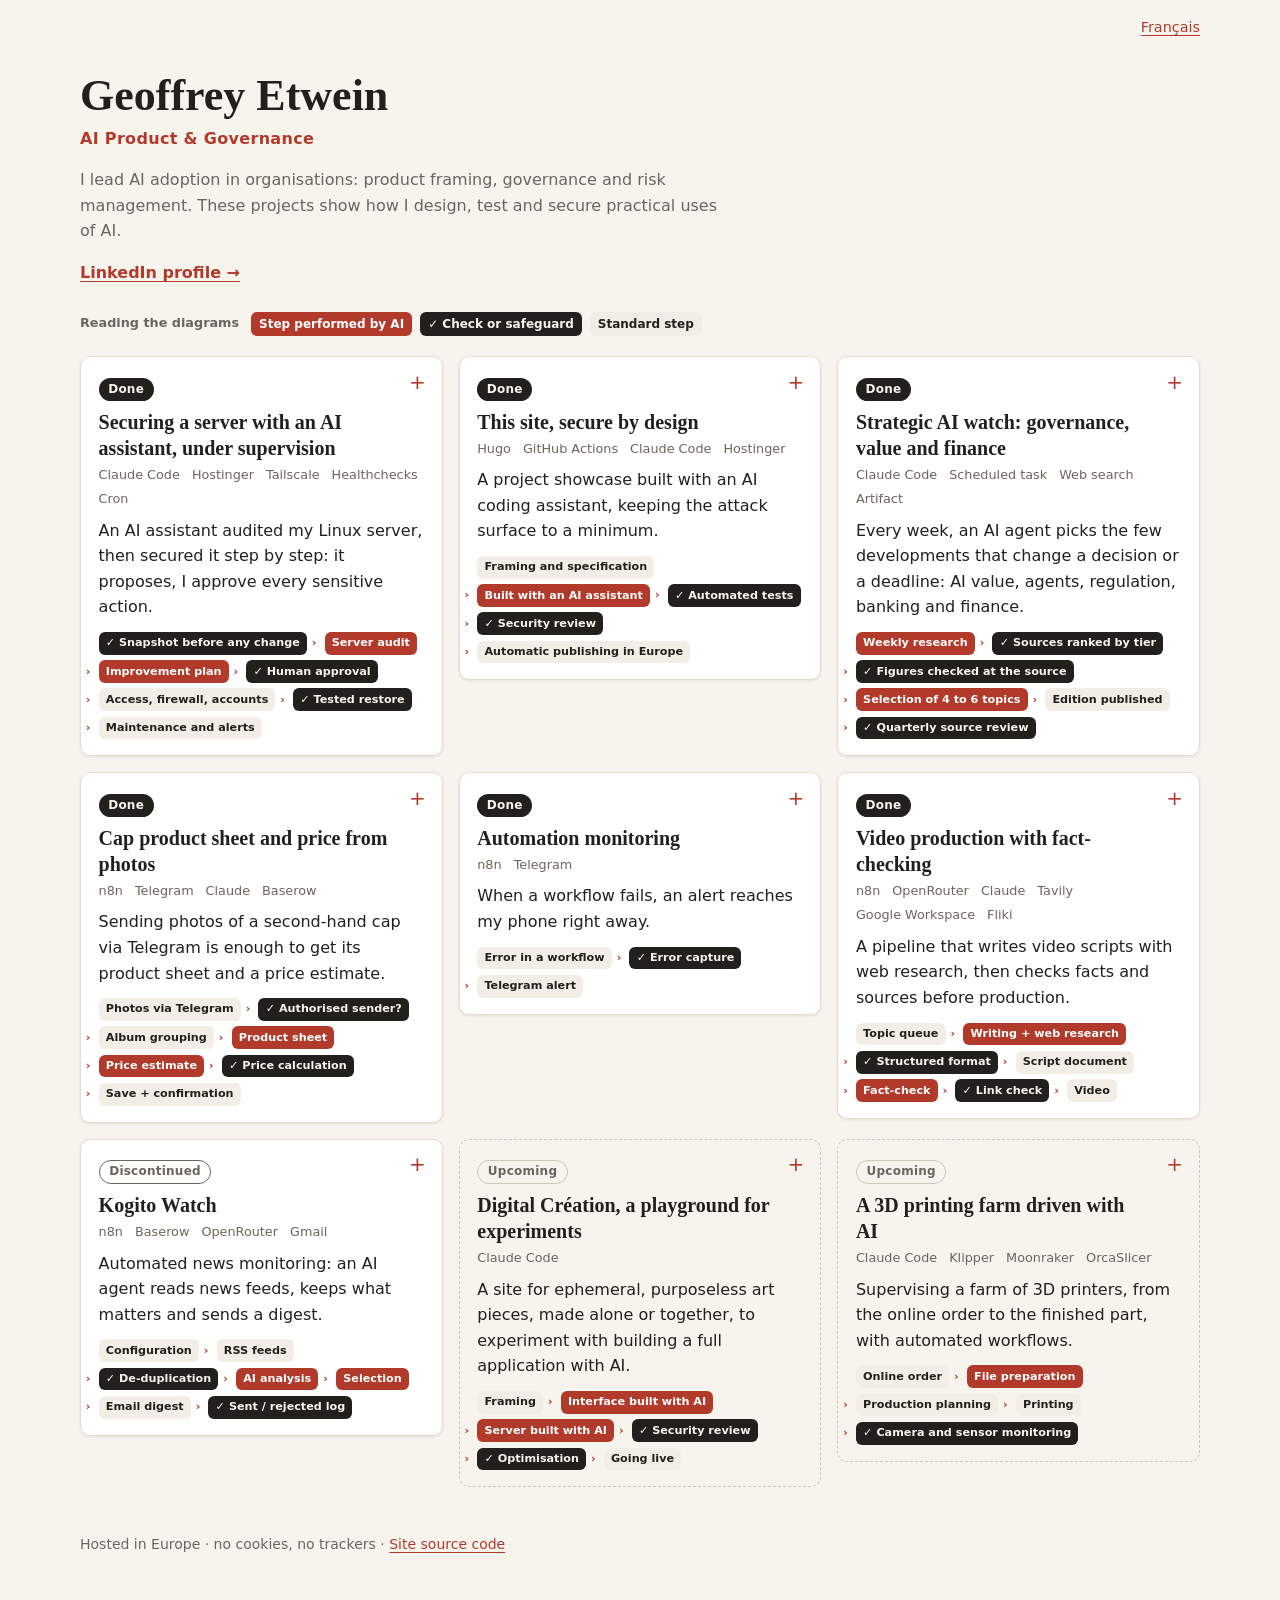
==== commit b13ca070: "Publication de 53a9002" ====
--- a/en/index.html
+++ b/en/index.html
@@ -22,6 +22,15 @@
   <a class="entete__lien" href="https://www.linkedin.com/in/geoffrey-etwein/" rel="noopener noreferrer me">LinkedIn profile</a>
 </header>
 <main>
+  <div class="legende">
+  <p class="legende__titre">Reading the diagrams</p>
+  <ul class="legende__liste">
+    <li><span class="etape etape--ia">Step performed by AI</span></li>
+    <li><span class="etape etape--controle">✓ Check or safeguard</span></li>
+    <li><span class="etape etape--normal">Standard step</span></li>
+  </ul>
+</div>
+
   <section class="grille">
     <details class="tuile" data-statut="realise">
   <summary class="tuile__resume-bloc">
--- a/css/site.css
+++ b/css/site.css
@@ -349,6 +349,38 @@
   left: -0.8rem;
 }
 
+/* ---------- Légende des étapes ---------- */
+
+.legende {
+  display: flex;
+  flex-wrap: wrap;
+  align-items: center;
+  gap: 0.5rem 0.75rem;
+  margin: 0 0 1.25rem;
+}
+
+.legende__titre {
+  margin: 0;
+  color: var(--texte-doux);
+  font-size: 0.8rem;
+  font-weight: 600;
+}
+
+.legende__liste {
+  display: flex;
+  flex-wrap: wrap;
+  gap: 0.5rem;
+  list-style: none;
+  margin: 0;
+  padding: 0;
+}
+
+.legende .etape {
+  display: inline-block;
+  padding: 0.15rem 0.5rem;
+  font-size: 0.75rem;
+}
+
 /* ---------- Sections du détail ---------- */
 
 .bloc {
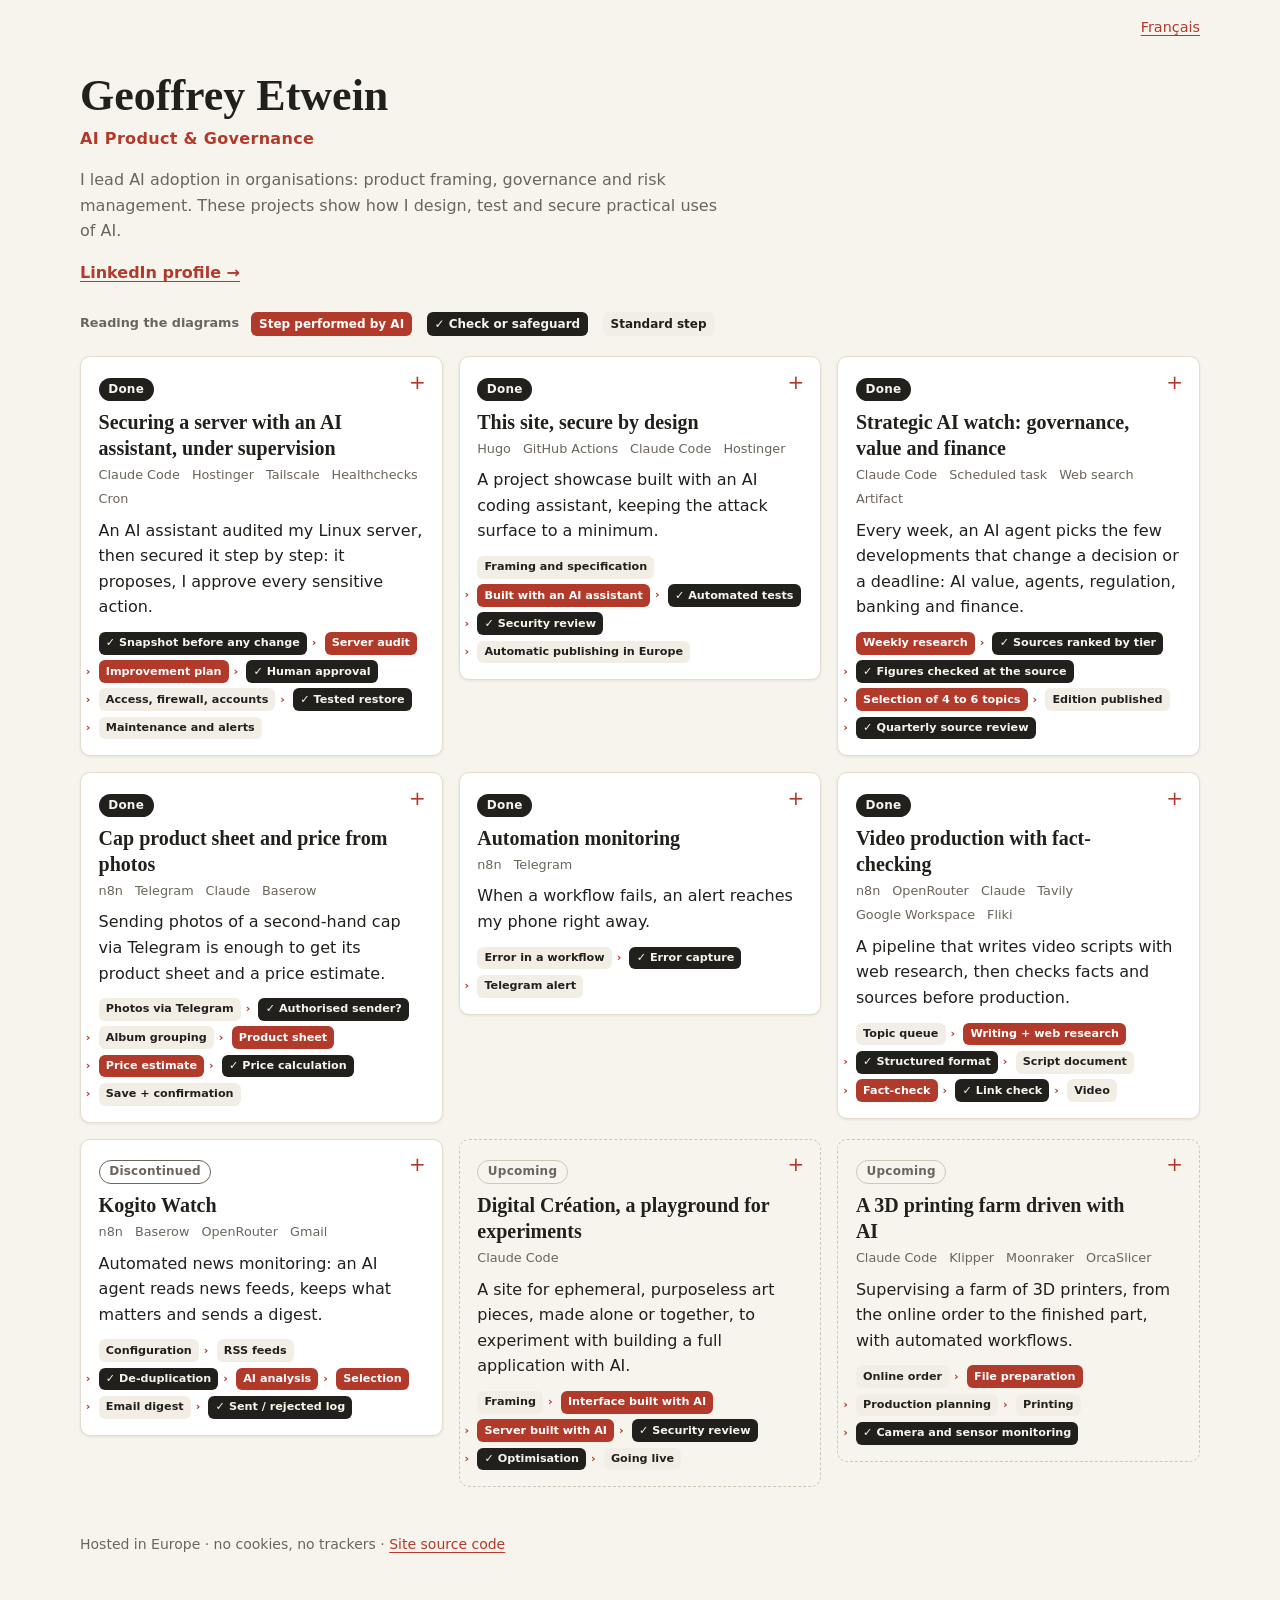
==== commit 204df3e6: "Publication de 6cafc48" ====
--- a/en/index.html
+++ b/en/index.html
@@ -6,7 +6,7 @@
   <title>Geoffrey Etwein · AI Product &amp; Governance</title>
   <meta name="description" content="I lead AI adoption in organisations: product framing, governance and risk management. These projects show how I design, test and secure practical uses of AI.">
   <meta name="referrer" content="strict-origin-when-cross-origin">
-  <link rel="stylesheet" href="/css/site.css">
+  <link rel="stylesheet" href="/css/site.css?v=f1085010df">
   <link rel="alternate" hreflang="fr" href="/fr/">
   <link rel="alternate" hreflang="en" href="/en/">
 	<meta name="generator" content="Hugo 0.168.0">
--- a/css/site.css
+++ b/css/site.css
@@ -369,7 +369,7 @@
 .legende__liste {
   display: flex;
   flex-wrap: wrap;
-  gap: 0.5rem;
+  gap: 0.5rem 0.9rem;
   list-style: none;
   margin: 0;
   padding: 0;
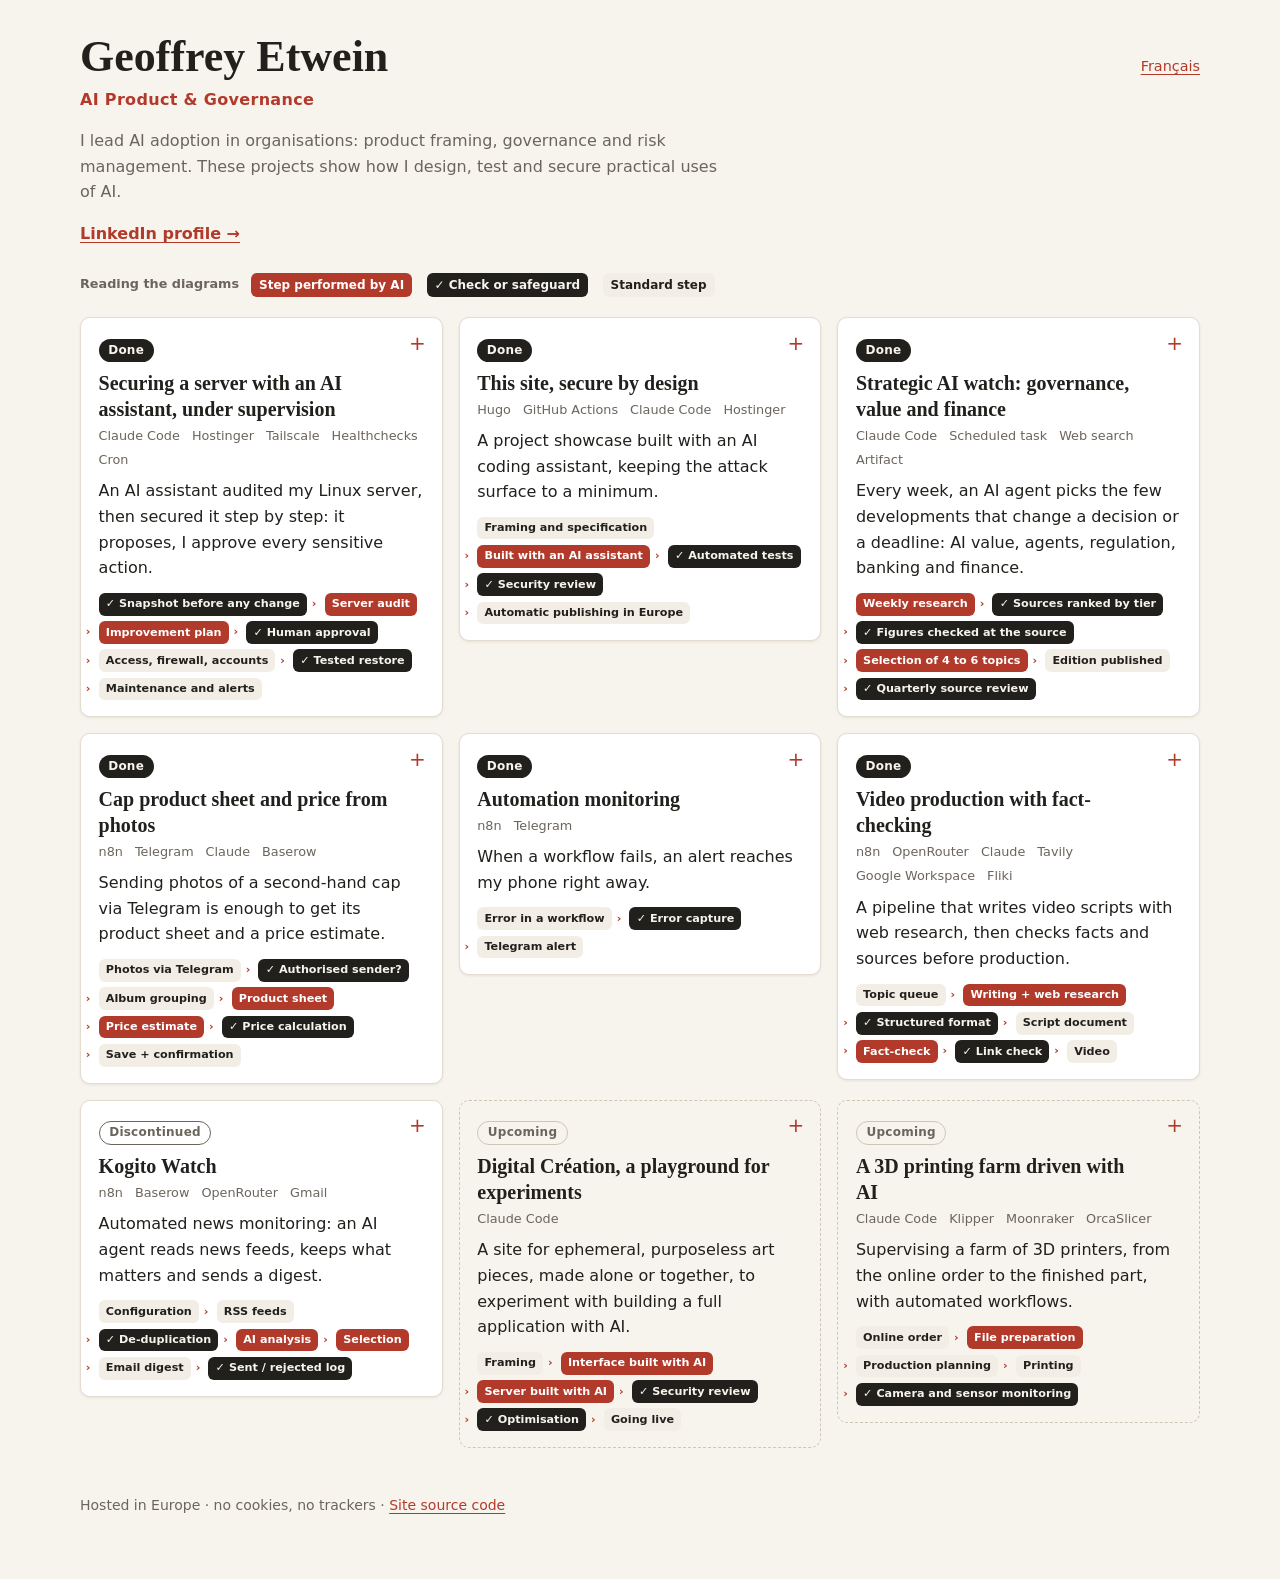
==== commit 11fe99cb: "Publication de 3a06375" ====
--- a/en/index.html
+++ b/en/index.html
@@ -6,17 +6,19 @@
   <title>Geoffrey Etwein · AI Product &amp; Governance</title>
   <meta name="description" content="I lead AI adoption in organisations: product framing, governance and risk management. These projects show how I design, test and secure practical uses of AI.">
   <meta name="referrer" content="strict-origin-when-cross-origin">
-  <link rel="stylesheet" href="/css/site.css?v=f1085010df">
+  <link rel="stylesheet" href="/css/site.css?v=9c3fc769b6">
   <link rel="alternate" hreflang="fr" href="/fr/">
   <link rel="alternate" hreflang="en" href="/en/">
 	<meta name="generator" content="Hugo 0.168.0">
 </head>
 <body>
-  <nav class="langue">
-    <a href="/fr/" hreflang="fr" lang="fr">Français</a>
-  </nav>
   <header class="entete">
-  <h1>Geoffrey Etwein</h1>
+  <div class="entete__haut">
+    <h1>Geoffrey Etwein</h1>
+    <nav class="langue">
+      <a href="/fr/" hreflang="fr" lang="fr">Français</a>
+    </nav>
+  </div>
   <p class="entete__titre">AI Product &amp; Governance</p>
   <p class="entete__texte">I lead AI adoption in organisations: product framing, governance and risk management. These projects show how I design, test and secure practical uses of AI.</p>
   <a class="entete__lien" href="https://www.linkedin.com/in/geoffrey-etwein/" rel="noopener noreferrer me">LinkedIn profile</a>
@@ -193,6 +195,7 @@
       <h3>Outcome</h3>
       <p>A new edition every week since October 2026, with an up-to-date calendar of deadlines. The method page makes every source choice traceable, and its limits are documented: some Swiss sources and some regulators&rsquo; sites remain hard to read automatically.</p>
     </section>
+    <p class="tuile__lien"><a href="https://veille.forge74.com/en/" rel="noopener noreferrer">Read the watch →</a></p>
   </div>
 </details>
 
--- a/css/site.css
+++ b/css/site.css
@@ -69,7 +69,6 @@
 
 /* ---------- Mise en page ---------- */
 
-.langue,
 .entete,
 main,
 .pied {
@@ -78,11 +77,19 @@
   padding-inline: 1rem;
 }
 
+/* Première ligne de l'en-tête : le nom à gauche, le lien de langue à droite (pas de ligne à part). */
+.entete__haut {
+  display: flex;
+  flex-wrap: wrap;
+  align-items: baseline;
+  justify-content: space-between;
+  gap: 0 1rem;
+}
+
 .langue {
-  display: flex;
-  justify-content: flex-end;
-  padding-top: 1rem;
+  margin-left: auto;
   font-size: 0.9rem;
+  white-space: nowrap;
 }
 
 .entete {
@@ -294,6 +301,11 @@
   max-width: 48rem;
 }
 
+.tuile__lien {
+  margin: 1.25rem 0 0;
+  font-weight: 600;
+}
+
 /* ---------- Schéma des étapes ---------- */
 
 .schema {
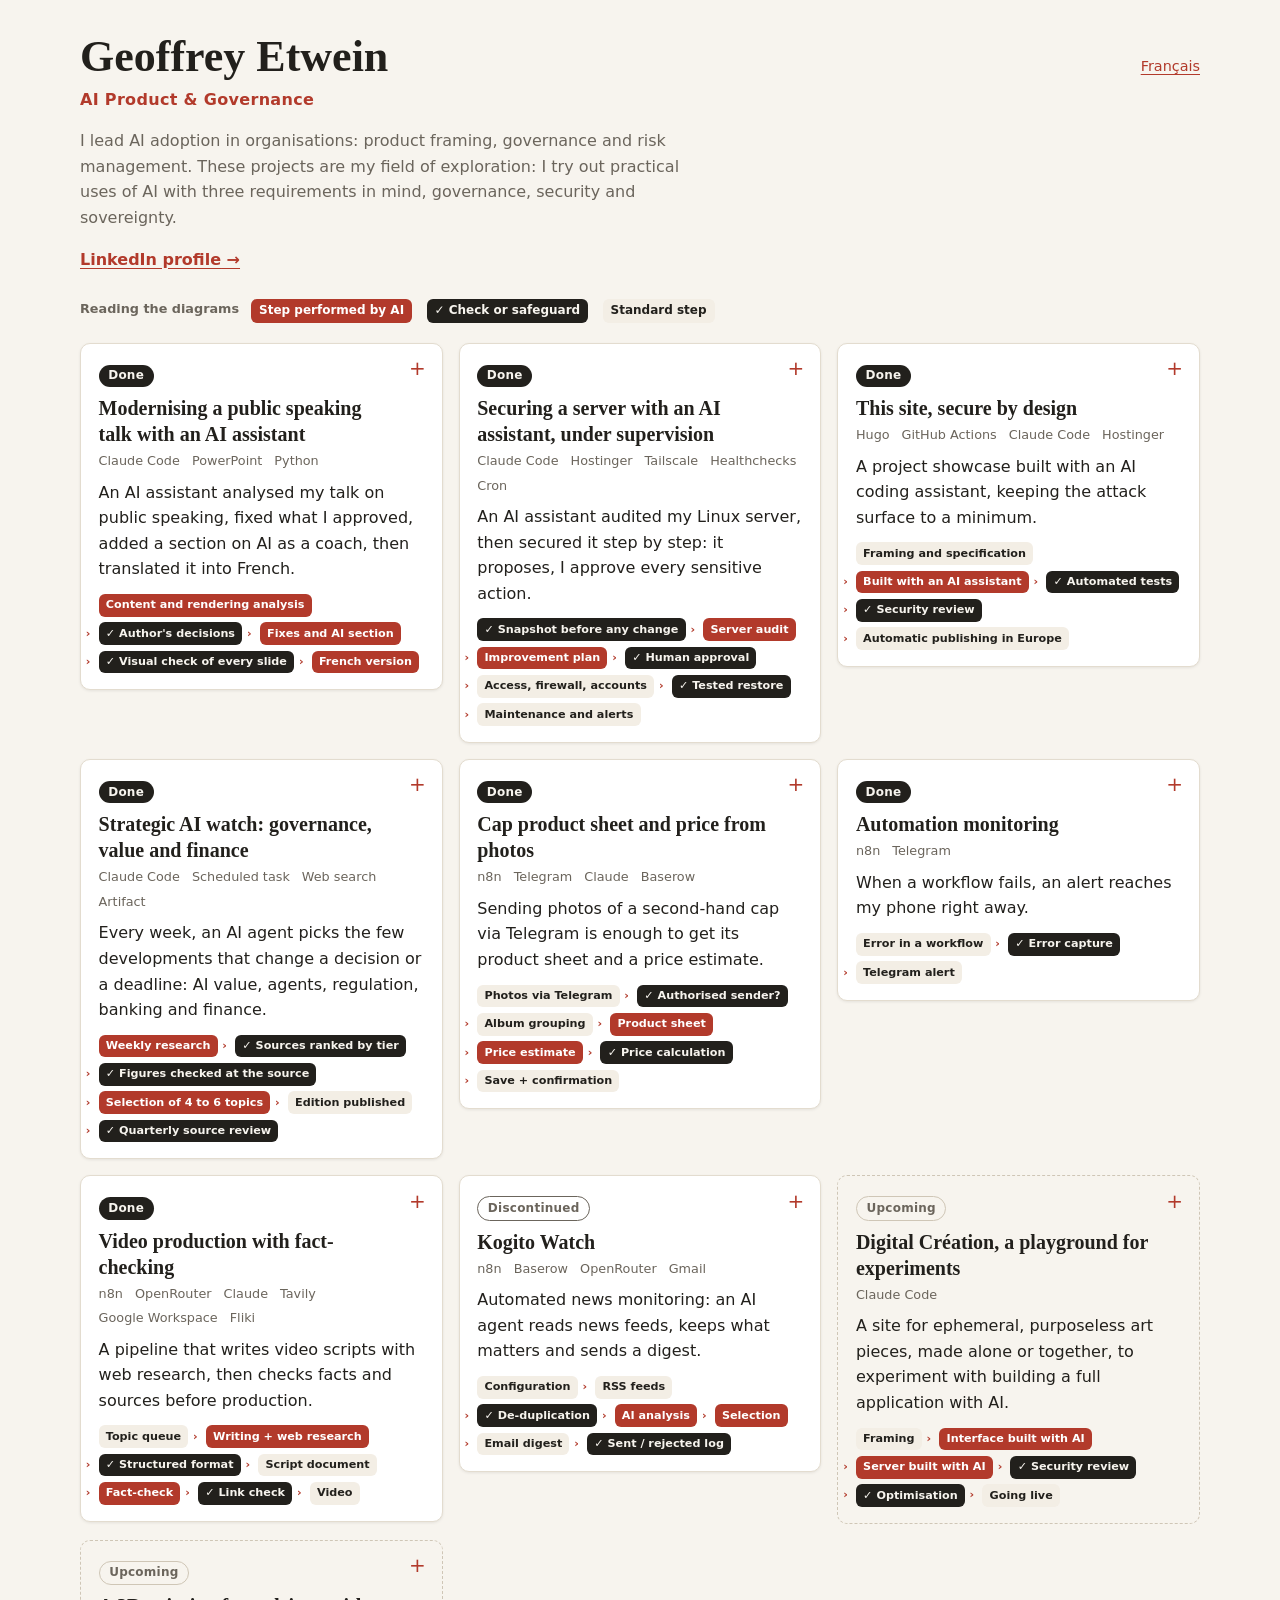
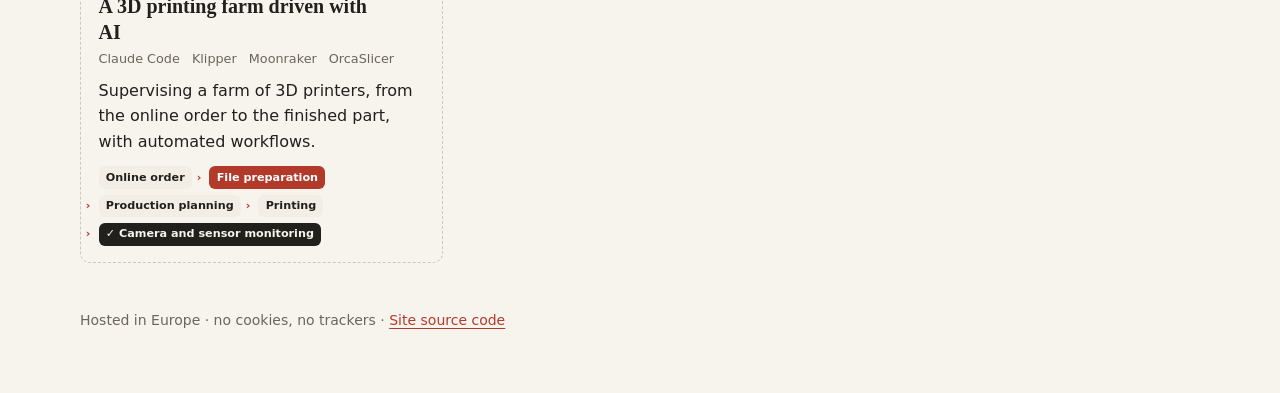
==== commit 0b595cfe: "Publication de 7bbf330" ====
--- a/en/index.html
+++ b/en/index.html
@@ -4,7 +4,7 @@
   <meta charset="utf-8">
   <meta name="viewport" content="width=device-width, initial-scale=1">
   <title>Geoffrey Etwein · AI Product &amp; Governance</title>
-  <meta name="description" content="I lead AI adoption in organisations: product framing, governance and risk management. These projects show how I design, test and secure practical uses of AI.">
+  <meta name="description" content="I lead AI adoption in organisations: product framing, governance and risk management. These projects are my field of exploration: I try out practical uses of AI with three requirements in mind, governance, security and sovereignty.">
   <meta name="referrer" content="strict-origin-when-cross-origin">
   <link rel="stylesheet" href="/css/site.css?v=9c3fc769b6">
   <link rel="alternate" hreflang="fr" href="/fr/">
@@ -20,7 +20,7 @@
     </nav>
   </div>
   <p class="entete__titre">AI Product &amp; Governance</p>
-  <p class="entete__texte">I lead AI adoption in organisations: product framing, governance and risk management. These projects show how I design, test and secure practical uses of AI.</p>
+  <p class="entete__texte">I lead AI adoption in organisations: product framing, governance and risk management. These projects are my field of exploration: I try out practical uses of AI with three requirements in mind, governance, security and sovereignty.</p>
   <a class="entete__lien" href="https://www.linkedin.com/in/geoffrey-etwein/" rel="noopener noreferrer me">LinkedIn profile</a>
 </header>
 <main>
@@ -37,6 +37,55 @@
     <details class="tuile" data-statut="realise">
   <summary class="tuile__resume-bloc">
     <span class="badge badge--realise">Done</span>
+    <h2 class="tuile__titre">Modernising a public speaking talk with an AI assistant</h2>
+    <ul class="outils"><li>Claude Code</li><li>PowerPoint</li><li>Python</li></ul>
+    <p class="tuile__resume">An AI assistant analysed my talk on public speaking, fixed what I approved, added a section on AI as a coach, then translated it into French.</p>
+    <ol class="schema schema--compact" aria-hidden="true">
+  <li class="etape etape--ia">Content and rendering analysis</li>
+  <li class="etape etape--controle">✓ Author&#39;s decisions</li>
+  <li class="etape etape--ia">Fixes and AI section</li>
+  <li class="etape etape--controle">✓ Visual check of every slide</li>
+  <li class="etape etape--ia">French version</li>
+</ol>
+
+  </summary>
+  <div class="tuile__corps">
+    <ol class="schema" aria-label="Project steps">
+  <li class="etape etape--ia">Content and rendering analysis</li>
+  <li class="etape etape--controle">✓ Author&#39;s decisions</li>
+  <li class="etape etape--ia">Fixes and AI section</li>
+  <li class="etape etape--controle">✓ Visual check of every slide</li>
+  <li class="etape etape--ia">French version</li>
+</ol>
+
+    <section class="bloc bloc--probleme">
+      <h3>Problem</h3>
+      <p>I give a two-hour session on public speaking to Master&rsquo;s and PhD students in computer science. My deck dated from 2023: typos, text too small to read in the room, a scientific study quoted inaccurately, no conclusion or call to action, and nothing on what AI can bring.</p>
+    </section>
+    <section class="bloc bloc--solution">
+      <h3>Solution</h3>
+      <p>An AI coding assistant read the 26 slides, their notes and their rendering in PowerPoint, then delivered an analysis of content and form. I decided point by point: what was intentional stayed, such as two slides without a title or an example of bad style. It then applied the fixes I kept, removed the misused study and added an &ldquo;AI as your coach&rdquo; section: preparing your message, rehearsing, getting transcribed, measuring your pace and filler words, with links to tools and ready-to-use examples in the notes. The talk now ends with a summary and a call to action for the students. A full French version followed.</p>
+    </section>
+    <section class="bloc bloc--risques">
+      <h3>Risks &amp; safeguards</h3>
+      <ul>
+<li><strong>Scientific error</strong> → the assistant flagged the inaccurately quoted study; it was removed from the talk, and every reference written from memory was marked &ldquo;to be checked&rdquo;.</li>
+<li><strong>Losing the author&rsquo;s style</strong> → no fix applied without my decision; intentional choices were kept.</li>
+<li><strong>Display defects</strong> → every slide was rendered in PowerPoint and checked visually, in English and in French.</li>
+<li><strong>Overwritten original</strong> → each version was saved as a new file, leaving the original intact.</li>
+<li><strong>Audience misusing AI</strong> → the AI section states its limits: never read a generated text, check the facts, prefer a local model for unpublished work.</li>
+</ul>
+    </section>
+    <section class="bloc bloc--resultat">
+      <h3>Outcome</h3>
+      <p>A 31-slide talk, in English and French, easier to read, with no known errors, that shows students how to use AI to rehearse without handing it the microphone.</p>
+    </section>
+  </div>
+</details>
+
+    <details class="tuile" data-statut="realise">
+  <summary class="tuile__resume-bloc">
+    <span class="badge badge--realise">Done</span>
     <h2 class="tuile__titre">Securing a server with an AI assistant, under supervision</h2>
     <ul class="outils"><li>Claude Code</li><li>Hostinger</li><li>Tailscale</li><li>Healthchecks</li><li>Cron</li></ul>
     <p class="tuile__resume">An AI assistant audited my Linux server, then secured it step by step: it proposes, I approve every sensitive action.</p>
